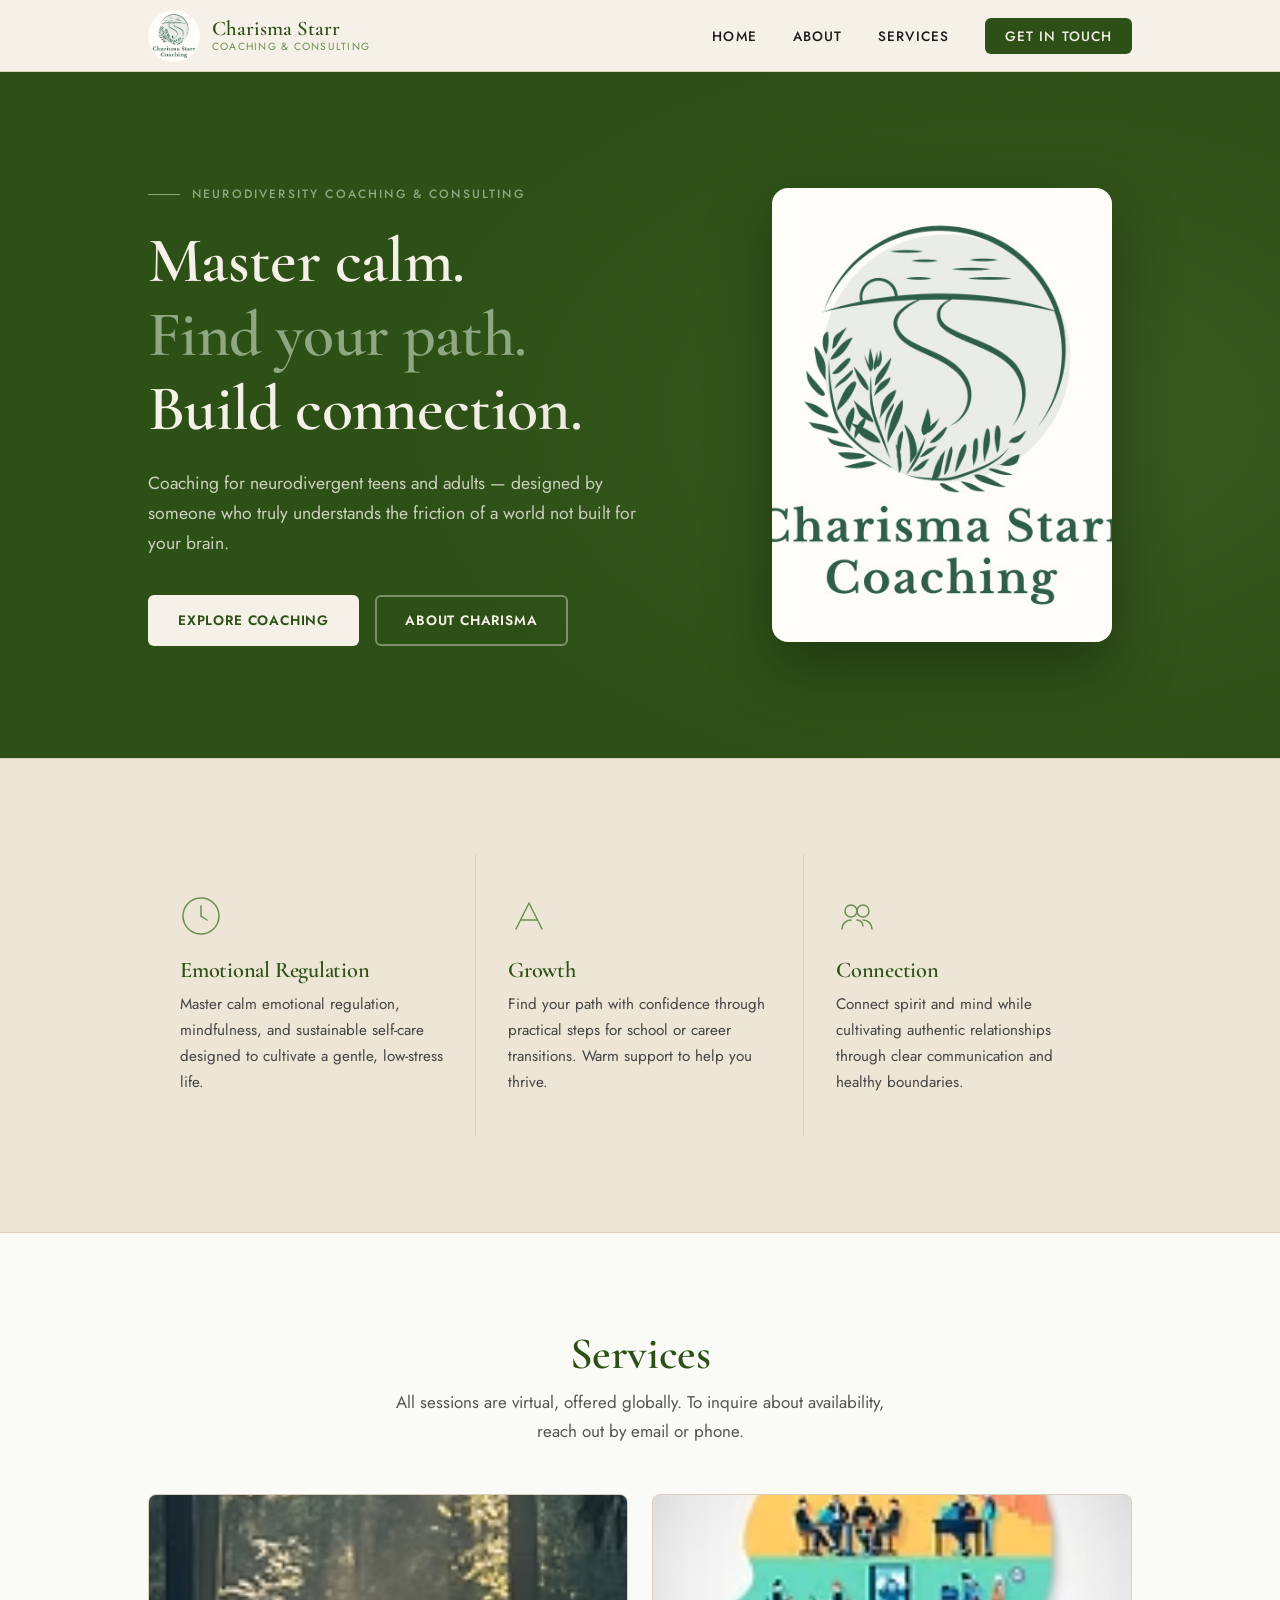
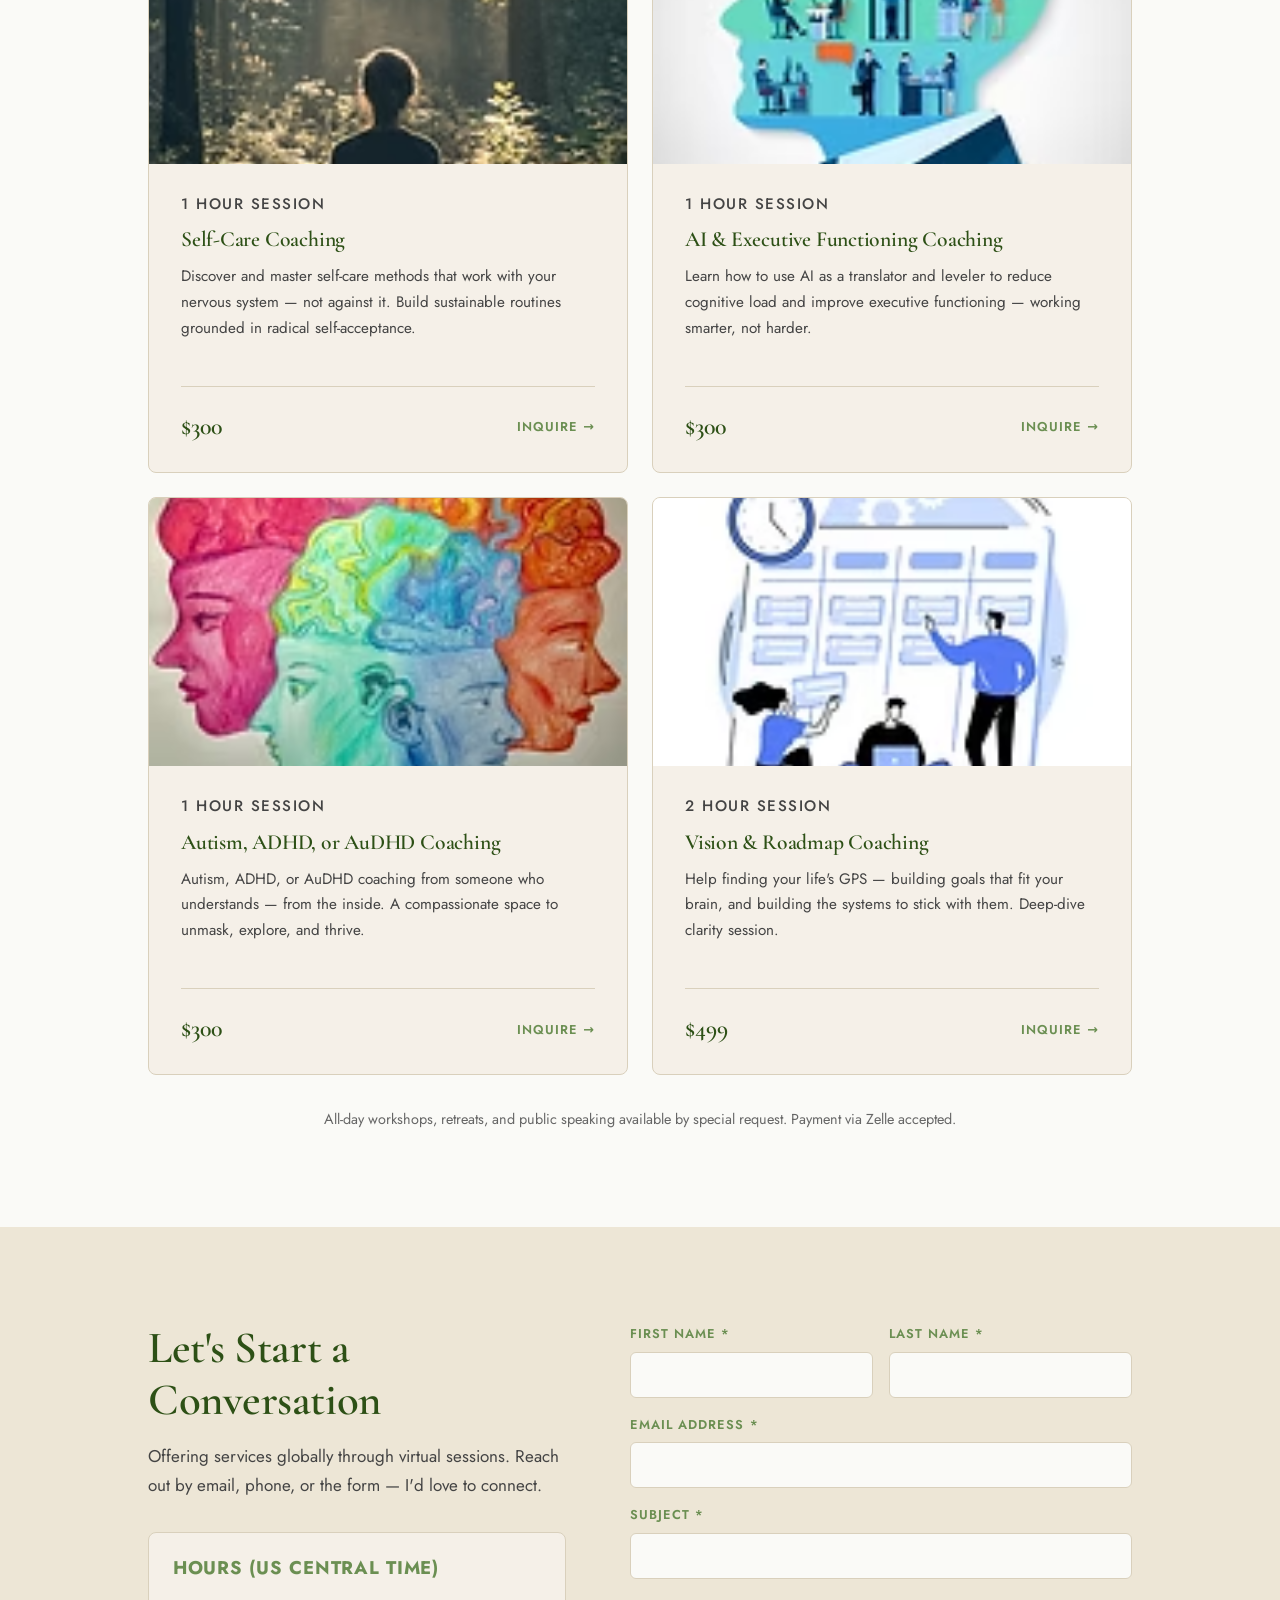
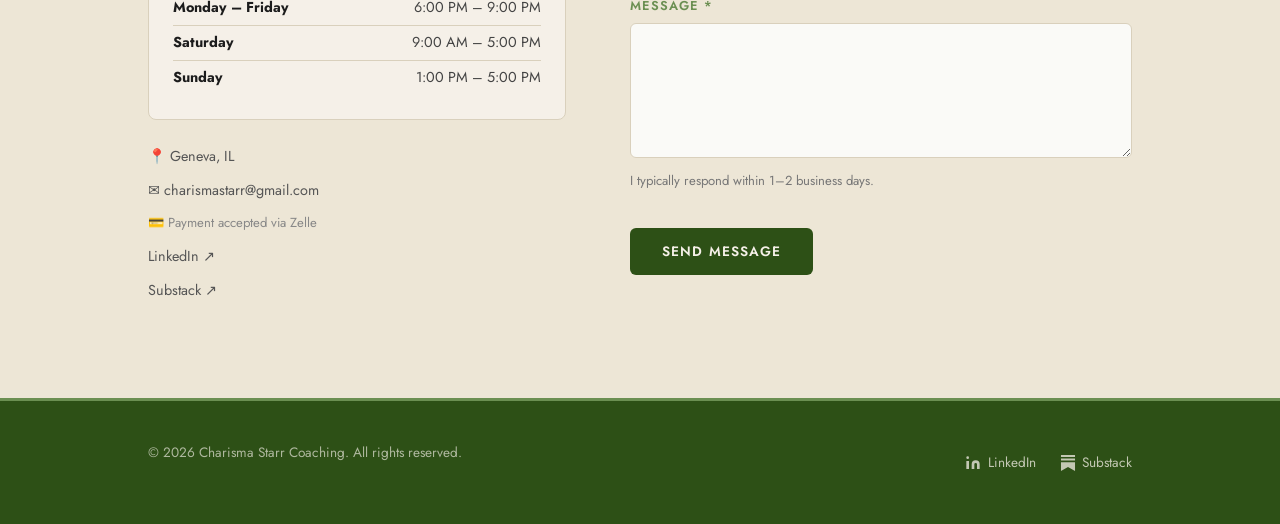
==== index.html @ 2026d655 "Initial commit — Charisma Starr website" ====
<!DOCTYPE html>
<html lang="en">
<head>
  <meta charset="UTF-8" />
  <meta name="viewport" content="width=device-width, initial-scale=1.0" />
  <title>Home | Charisma Starr</title>
  <meta name="description" content="Charisma Starr — neurodiversity coach, legal tech thought leader, and transformation expert. Coaching for neurodivergent teens and adults navigating a world not built for them." />
  <meta property="og:title" content="Home | Charisma Starr" />
  <meta property="og:site_name" content="Charisma Starr" />
  <meta property="og:type" content="website" />
  <meta property="og:url" content="https://www.charismastarr.com" />
  <link rel="preconnect" href="https://fonts.googleapis.com" />
  <link rel="preconnect" href="https://fonts.gstatic.com" crossorigin />
  <link href="https://fonts.googleapis.com/css2?family=Cormorant+Garamond:ital,wght@0,400;0,600;1,400;1,600&family=Jost:wght@300;400;500;600&display=swap" rel="stylesheet" />
  <link rel="stylesheet" href="css/style.css" />
</head>
<body>

<!-- ── NAV ── -->
<nav aria-label="Main navigation">
  <div class="nav-inner">
    <a href="index.html" class="nav-logo" aria-label="Charisma Starr — Home">
      <img src="images/logo.jpeg" alt="Charisma Starr Coaching logo" style="height:52px;width:52px;border-radius:50%;object-fit:cover;background:var(--cream);" />
      <div class="nav-logo-text">Charisma Starr<span>Coaching &amp; Consulting</span></div>
    </a>
    <ul class="nav-links" role="list">
      <li><a href="index.html">Home</a></li>
      <li><a href="about.html">About</a></li>
      <li><a href="index.html#services">Services</a></li>
      <li><a href="index.html#contact" class="nav-cta">Get in Touch</a></li>
    </ul>
    <button class="hamburger" id="hamburger" aria-label="Open menu" aria-expanded="false">
      <span></span><span></span><span></span>
    </button>
  </div>
</nav>
<div class="mobile-menu" id="mobile-menu" role="navigation" aria-label="Mobile navigation">
  <a href="index.html">Home</a>
  <a href="about.html">About</a>
  <a href="index.html#services">Services</a>
  <a href="index.html#contact">Get in Touch</a>
</div>

<!-- ── HERO ── -->
<section class="hero" aria-labelledby="hero-heading">
  <div class="container">
    <div class="hero-inner">
      <div class="hero-content">
        <p class="hero-eyebrow">Neurodiversity Coaching &amp; Consulting</p>
        <h1 id="hero-heading">Master calm.<br><em>Find your path.</em><br>Build connection.</h1>
        <p class="hero-sub">Coaching for neurodivergent teens and adults — designed by someone who truly understands the friction of a world not built for your brain.</p>
        <div class="hero-actions">
          <a href="index.html#services" class="btn btn-primary">Explore Coaching</a>
          <a href="about.html" class="btn btn-outline">About Charisma</a>
        </div>
      </div>
      <div class="hero-image-wrap" style="display:flex;align-items:center;justify-content:center;">
        <!-- Replace with your headshot when ready:
             <img src="images/charisma-hero.jpg" alt="Charisma Starr" />
        -->
        <img src="images/logo.jpeg" alt="Charisma Starr Coaching" style="width:100%;max-width:340px;border-radius:16px;box-shadow:0 24px 64px rgba(0,0,0,0.35);background:var(--cream);" />
      </div>
    </div>
  </div>
</section>

<!-- ── PILLARS ── -->
<section class="pillars" aria-label="Core coaching pillars">
  <div class="container">
    <div class="pillars-grid">
      <div class="pillar">
        <div class="pillar-icon" aria-hidden="true">
          <svg viewBox="0 0 42 42" fill="none" stroke="currentColor" stroke-width="1.5">
            <circle cx="21" cy="21" r="18"/>
            <path d="M21 11v10l6 4" stroke-linecap="round"/>
          </svg>
        </div>
        <h3>Emotional Regulation</h3>
        <p>Master calm emotional regulation, mindfulness, and sustainable self-care designed to cultivate a gentle, low-stress life.</p>
      </div>
      <div class="pillar">
        <div class="pillar-icon" aria-hidden="true">
          <svg viewBox="0 0 42 42" fill="none" stroke="currentColor" stroke-width="1.5">
            <path d="M8 34L21 8l13 26" stroke-linecap="round" stroke-linejoin="round"/>
            <path d="M13 25h16" stroke-linecap="round"/>
          </svg>
        </div>
        <h3>Growth</h3>
        <p>Find your path with confidence through practical steps for school or career transitions. Warm support to help you thrive.</p>
      </div>
      <div class="pillar">
        <div class="pillar-icon" aria-hidden="true">
          <svg viewBox="0 0 42 42" fill="none" stroke="currentColor" stroke-width="1.5">
            <circle cx="15" cy="16" r="6"/>
            <circle cx="27" cy="16" r="6"/>
            <path d="M6 34c0-5 4-9 9-9M36 34c0-5-4-9-9-9M21 25c3.314 0 6 2.686 6 6" stroke-linecap="round"/>
          </svg>
        </div>
        <h3>Connection</h3>
        <p>Connect spirit and mind while cultivating authentic relationships through clear communication and healthy boundaries.</p>
      </div>
    </div>
  </div>
</section>

<!-- ── SERVICES ── -->
<section class="services" id="services" aria-labelledby="services-heading">
  <div class="container">
    <div class="section-header">
      <h2 id="services-heading">Services</h2>
      <p>All sessions are virtual, offered globally. To inquire about availability, reach out by email or phone.</p>
    </div>
    <div class="services-grid">

      <div class="service-card">
        <img src="images/service-selfcare.avif" alt="Self-Care Coaching" class="service-card-image" />
        <div class="service-card-body">
          <p class="service-duration">1 hour session</p>
          <h3>Self-Care Coaching</h3>
          <p>Discover and master self-care methods that work with your nervous system — not against it. Build sustainable routines grounded in radical self-acceptance.</p>
          <div class="service-footer">
            <span class="service-price">$300</span>
            <a href="#contact" class="service-cta">Inquire →</a>
          </div>
        </div>
      </div>

      <div class="service-card">
        <img src="images/service-ai.avif" alt="AI & Executive Functioning Coaching" class="service-card-image" />
        <div class="service-card-body">
          <p class="service-duration">1 hour session</p>
          <h3>AI &amp; Executive Functioning Coaching</h3>
          <p>Learn how to use AI as a translator and leveler to reduce cognitive load and improve executive functioning — working smarter, not harder.</p>
          <div class="service-footer">
            <span class="service-price">$300</span>
            <a href="#contact" class="service-cta">Inquire →</a>
          </div>
        </div>
      </div>

      <div class="service-card">
        <img src="images/service-audhd.avif" alt="Autism, ADHD, or AuDHD Coaching" class="service-card-image" />
        <div class="service-card-body">
          <p class="service-duration">1 hour session</p>
          <h3>Autism, ADHD, or AuDHD Coaching</h3>
          <p>Autism, ADHD, or AuDHD coaching from someone who understands — from the inside. A compassionate space to unmask, explore, and thrive.</p>
          <div class="service-footer">
            <span class="service-price">$300</span>
            <a href="#contact" class="service-cta">Inquire →</a>
          </div>
        </div>
      </div>

      <div class="service-card">
        <img src="images/service-vision.avif" alt="Vision and Roadmap Coaching" class="service-card-image" />
        <div class="service-card-body">
          <p class="service-duration">2 hour session</p>
          <h3>Vision &amp; Roadmap Coaching</h3>
          <p>Help finding your life's GPS — building goals that fit your brain, and building the systems to stick with them. Deep-dive clarity session.</p>
          <div class="service-footer">
            <span class="service-price">$499</span>
            <a href="#contact" class="service-cta">Inquire →</a>
          </div>
        </div>
      </div>

    </div>

    <p style="text-align:center;margin-top:2rem;font-size:0.9rem;color:#666;">
      All-day workshops, retreats, and public speaking available by special request. Payment via Zelle accepted.
    </p>
  </div>
</section>

<!-- ── CONTACT ── -->
<section class="contact" id="contact" aria-labelledby="contact-heading">
  <div class="container">
    <div class="contact-grid">
      <div class="contact-info">
        <h2 id="contact-heading">Let's Start a Conversation</h2>
        <p>Offering services globally through virtual sessions. Reach out by email, phone, or the form — I'd love to connect.</p>

        <div class="contact-hours">
          <h4>Hours (US Central Time)</h4>
          <div class="hours-row"><strong>Monday – Friday</strong><span>6:00 PM – 9:00 PM</span></div>
          <div class="hours-row"><strong>Saturday</strong><span>9:00 AM – 5:00 PM</span></div>
          <div class="hours-row"><strong>Sunday</strong><span>1:00 PM – 5:00 PM</span></div>
        </div>

        <div class="contact-details">
          <span>📍 Geneva, IL</span>
          <a href="mailto:charismastarr@gmail.com">✉ charismastarr@gmail.com</a>
          <span style="font-size:0.82rem;color:#888;">💳 Payment accepted via Zelle</span>
          <a href="https://www.linkedin.com/in/charisma-starr-34b11ab" target="_blank" rel="noopener">LinkedIn ↗</a>
          <a href="https://substack.com/@charismastarr" target="_blank" rel="noopener">Substack ↗</a>
        </div>
      </div>

      <div>
        <!-- Formspree: replace YOUR_FORM_ID with your free Formspree endpoint -->
        <form class="contact-form" action="https://formspree.io/f/mkoljqnk" method="POST">
          <div class="form-row">
            <div class="form-group">
              <label for="first-name">First Name <span aria-hidden="true">*</span></label>
              <input type="text" id="first-name" name="first_name" required autocomplete="given-name" />
            </div>
            <div class="form-group">
              <label for="last-name">Last Name <span aria-hidden="true">*</span></label>
              <input type="text" id="last-name" name="last_name" required autocomplete="family-name" />
            </div>
          </div>
          <div class="form-group">
            <label for="email">Email Address <span aria-hidden="true">*</span></label>
            <input type="email" id="email" name="email" required autocomplete="email" />
          </div>
          <div class="form-group">
            <label for="subject">Subject <span aria-hidden="true">*</span></label>
            <input type="text" id="subject" name="subject" required />
          </div>
          <div class="form-group">
            <label for="message">Message <span aria-hidden="true">*</span></label>
            <textarea id="message" name="message" rows="5" required></textarea>
          </div>
          <p class="form-note">I typically respond within 1–2 business days.</p>
          <button type="submit" class="btn-submit">Send Message</button>
        </form>
      </div>
    </div>
  </div>
</section>

<!-- ── FOOTER ── -->
<footer>
  <div class="container">
    <div class="footer-inner">
      <p class="footer-copy">© 2026 Charisma Starr Coaching. All rights reserved.</p>
      <div class="footer-links">
        <a href="https://www.linkedin.com/in/charisma-starr-34b11ab" target="_blank" rel="noopener">
          <svg width="16" height="16" viewBox="0 0 24 24" fill="currentColor"><path d="M16 8a6 6 0 016 6v7h-4v-7a2 2 0 00-2-2 2 2 0 00-2 2v7h-4v-7a6 6 0 016-6zM2 9h4v12H2z"/><circle cx="4" cy="4" r="2"/></svg>
          LinkedIn
        </a>
        <a href="https://substack.com/@charismastarr" target="_blank" rel="noopener">
          <svg width="16" height="16" viewBox="0 0 24 24" fill="currentColor"><path d="M22.539 8.242H1.46V5.406h21.08v2.836zM1.46 10.812V24L12 18.11 22.54 24V10.812H1.46zM22.54 0H1.46v2.836h21.08V0z"/></svg>
          Substack
        </a>
      </div>
    </div>
  </div>
</footer>

<script src="js/nav.js"></script>
</body>
</html>
---- css/style.css ----
/* ── TOKENS ─────────────────────────────────────────── */
:root {
  --forest:   #2D5016;
  --sage:     #6B8F52;
  --cream:    #F5F0E8;
  --parchment:#EDE6D6;
  --ink:      #1C1C1C;
  --mist:     #8FA882;
  --warm-white:#FAFAF7;
  --border:   #D9D0BC;

  --font-display: 'Cormorant Garamond', Georgia, serif;
  --font-body:    'Jost', system-ui, sans-serif;

  --radius: 6px;
  --max-w:  1080px;
  --nav-h:  72px;
}

/* ── RESET ──────────────────────────────────────────── */
*, *::before, *::after { box-sizing: border-box; margin: 0; padding: 0; }
html { scroll-behavior: smooth; }
body {
  font-family: var(--font-body);
  background: var(--warm-white);
  color: var(--ink);
  font-size: 17px;
  line-height: 1.7;
  -webkit-font-smoothing: antialiased;
}
img { max-width: 100%; display: block; }
a { color: inherit; text-decoration: none; }

/* ── TYPOGRAPHY ─────────────────────────────────────── */
h1, h2, h3, h4 {
  font-family: var(--font-display);
  font-weight: 600;
  line-height: 1.15;
  letter-spacing: -0.01em;
}
h1 { font-size: clamp(2.4rem, 5vw, 4rem); }
h2 { font-size: clamp(1.8rem, 3.5vw, 2.8rem); }
h3 { font-size: clamp(1.3rem, 2.5vw, 1.8rem); }
h4 { font-size: 1.15rem; font-weight: 700; font-family: var(--font-body); letter-spacing: 0.04em; text-transform: uppercase; color: var(--sage); }
p  { margin-bottom: 1.25rem; }
p:last-child { margin-bottom: 0; }

/* ── LAYOUT ─────────────────────────────────────────── */
.container {
  width: 100%;
  max-width: var(--max-w);
  margin-inline: auto;
  padding-inline: clamp(1.25rem, 5vw, 3rem);
}
section { padding-block: clamp(3.5rem, 8vw, 6rem); }

/* ── NAV ────────────────────────────────────────────── */
nav {
  position: sticky;
  top: 0;
  z-index: 100;
  background: var(--cream);
  border-bottom: 1px solid var(--border);
  height: var(--nav-h);
  display: flex;
  align-items: center;
}
.nav-inner {
  display: flex;
  align-items: center;
  justify-content: space-between;
  width: 100%;
  max-width: var(--max-w);
  margin-inline: auto;
  padding-inline: clamp(1.25rem, 5vw, 3rem);
}
.nav-logo {
  display: flex;
  align-items: center;
  gap: 0.75rem;
}
.nav-logo img {
  height: 48px;
  width: 48px;
  border-radius: 50%;
  object-fit: cover;
}
.nav-logo-text {
  font-family: var(--font-display);
  font-size: 1.3rem;
  font-weight: 600;
  color: var(--forest);
  line-height: 1.1;
}
.nav-logo-text span {
  display: block;
  font-family: var(--font-body);
  font-size: 0.65rem;
  font-weight: 400;
  letter-spacing: 0.12em;
  text-transform: uppercase;
  color: var(--sage);
}
.nav-links {
  display: flex;
  gap: 2.25rem;
  list-style: none;
  align-items: center;
}
.nav-links a {
  font-size: 0.85rem;
  font-weight: 500;
  letter-spacing: 0.08em;
  text-transform: uppercase;
  color: var(--ink);
  transition: color 0.2s;
}
.nav-links a:hover,
.nav-links a.active { color: var(--forest); }
.nav-links a.active {
  border-bottom: 2px solid var(--sage);
  padding-bottom: 2px;
}
.nav-cta {
  background: var(--forest);
  color: var(--cream) !important;
  padding: 0.5rem 1.25rem;
  border-radius: var(--radius);
  border-bottom: none !important;
}
.nav-cta:hover { background: var(--sage) !important; color: white !important; }

/* hamburger */
.hamburger {
  display: none;
  flex-direction: column;
  gap: 5px;
  cursor: pointer;
  background: none;
  border: none;
  padding: 4px;
}
.hamburger span {
  display: block;
  width: 24px;
  height: 2px;
  background: var(--forest);
  transition: all 0.3s;
}
.mobile-menu {
  display: none;
  position: fixed;
  top: var(--nav-h);
  left: 0; right: 0;
  background: var(--cream);
  border-bottom: 1px solid var(--border);
  padding: 1.5rem 2rem 2rem;
  z-index: 99;
}
.mobile-menu.open { display: flex; flex-direction: column; gap: 1.25rem; }
.mobile-menu a {
  font-size: 1rem;
  font-weight: 500;
  letter-spacing: 0.06em;
  text-transform: uppercase;
  color: var(--ink);
  border-bottom: 1px solid var(--border);
  padding-bottom: 1rem;
}
.mobile-menu a:last-child { border-bottom: none; }

/* ── HERO ────────────────────────────────────────────── */
.hero {
  background: var(--forest);
  color: var(--cream);
  padding-block: clamp(4rem, 10vw, 7rem);
  position: relative;
  overflow: hidden;
}
.hero::before {
  content: '';
  position: absolute;
  inset: 0;
  background: radial-gradient(ellipse 70% 80% at 80% 50%, rgba(107,143,82,0.18) 0%, transparent 70%);
  pointer-events: none;
}
.hero-inner {
  display: grid;
  grid-template-columns: 1fr 380px;
  gap: 4rem;
  align-items: center;
}
.hero-eyebrow {
  font-family: var(--font-body);
  font-size: 0.75rem;
  font-weight: 500;
  letter-spacing: 0.18em;
  text-transform: uppercase;
  color: var(--mist);
  margin-bottom: 1.25rem;
  display: flex;
  align-items: center;
  gap: 0.75rem;
}
.hero-eyebrow::before {
  content: '';
  display: block;
  width: 32px;
  height: 1px;
  background: var(--mist);
}
.hero h1 { color: var(--cream); margin-bottom: 1.5rem; }
.hero h1 em {
  font-style: normal;
  color: var(--mist);
}
.hero-sub {
  font-size: 1.1rem;
  color: rgba(245,240,232,0.8);
  max-width: 520px;
  margin-bottom: 2.25rem;
}
.hero-actions { display: flex; gap: 1rem; flex-wrap: wrap; }
.btn {
  display: inline-block;
  padding: 0.75rem 1.75rem;
  border-radius: var(--radius);
  font-family: var(--font-body);
  font-size: 0.85rem;
  font-weight: 600;
  letter-spacing: 0.06em;
  text-transform: uppercase;
  transition: all 0.2s;
  cursor: pointer;
  border: 2px solid transparent;
}
.btn-primary {
  background: var(--cream);
  color: var(--forest);
}
.btn-primary:hover { background: var(--parchment); }
.btn-outline {
  border-color: rgba(245,240,232,0.4);
  color: var(--cream);
}
.btn-outline:hover { border-color: var(--cream); background: rgba(255,255,255,0.06); }
.btn-forest {
  background: var(--forest);
  color: var(--cream);
  border-color: var(--forest);
}
.btn-forest:hover { background: var(--sage); border-color: var(--sage); }

.hero-image-wrap {
  position: relative;
}
.hero-image-wrap img {
  width: 100%;
  border-radius: 8px;
  box-shadow: 0 24px 64px rgba(0,0,0,0.4);
  aspect-ratio: 3/4;
  object-fit: cover;
}
.hero-image-placeholder {
  width: 100%;
  aspect-ratio: 3/4;
  background: rgba(107,143,82,0.15);
  border-radius: 8px;
  border: 1px solid rgba(107,143,82,0.3);
  display: flex;
  align-items: center;
  justify-content: center;
  flex-direction: column;
  gap: 0.75rem;
  color: var(--mist);
  font-size: 0.85rem;
  text-align: center;
  padding: 2rem;
}
.hero-image-placeholder svg { opacity: 0.4; }

/* ── PILLARS ─────────────────────────────────────────── */
.pillars {
  background: var(--parchment);
  border-top: 1px solid var(--border);
  border-bottom: 1px solid var(--border);
}
.pillars-grid {
  display: grid;
  grid-template-columns: repeat(3, 1fr);
  gap: 0;
}
.pillar {
  padding: 2.5rem 2rem;
  border-right: 1px solid var(--border);
  transition: background 0.2s;
}
.pillar:last-child { border-right: none; }
.pillar:hover { background: var(--cream); }
.pillar-icon {
  width: 42px;
  height: 42px;
  margin-bottom: 1.25rem;
  color: var(--sage);
}
.pillar h3 {
  font-size: 1.4rem;
  color: var(--forest);
  margin-bottom: 0.6rem;
}
.pillar p { font-size: 0.95rem; color: #444; }

/* ── SERVICES ────────────────────────────────────────── */
.services { background: var(--warm-white); }
.section-header {
  text-align: center;
  margin-bottom: 3rem;
}
.section-header h2 { color: var(--forest); margin-bottom: 0.5rem; }
.section-header p { color: #555; max-width: 520px; margin-inline: auto; }
.services-grid {
  display: grid;
  grid-template-columns: repeat(2, 1fr);
  gap: 1.5rem;
}
.service-card {
  background: var(--cream);
  border: 1px solid var(--border);
  border-radius: 8px;
  overflow: hidden;
  display: flex;
  flex-direction: column;
  transition: box-shadow 0.2s, transform 0.2s;
}
.service-card:hover {
  box-shadow: 0 8px 32px rgba(45,80,22,0.12);
  transform: translateY(-3px);
}
.service-card-image {
  width: 100%;
  aspect-ratio: 16/9;
  object-fit: cover;
  display: block;
}
.service-card-body {
  padding: 1.75rem 2rem 1.5rem;
  display: flex;
  flex-direction: column;
  flex: 1;
}
.service-duration {
  font-size: 0.75rem;
  font-weight: 500;
  letter-spacing: 0.1em;
  text-transform: uppercase;
  color: var(--sage);
  margin-bottom: 0.6rem;
}
.service-card-body h3 {
  font-size: 1.35rem;
  color: var(--forest);
  margin-bottom: 0.75rem;
}
.service-card-body p { font-size: 0.95rem; color: #444; flex: 1; }
.service-footer {
  display: flex;
  align-items: center;
  justify-content: space-between;
  margin-top: 1.5rem;
  padding-top: 1.25rem;
  border-top: 1px solid var(--border);
}
.service-price {
  font-family: var(--font-display);
  font-size: 1.5rem;
  font-weight: 600;
  color: var(--forest);
}
.service-cta {
  font-size: 0.8rem;
  font-weight: 600;
  letter-spacing: 0.08em;
  text-transform: uppercase;
  color: var(--sage);
  display: flex;
  align-items: center;
  gap: 0.4rem;
  transition: color 0.2s, gap 0.2s;
}
.service-card:hover .service-cta { color: var(--forest); gap: 0.65rem; }

/* ── CONTACT ─────────────────────────────────────────── */
.contact { background: var(--parchment); }
.contact-grid {
  display: grid;
  grid-template-columns: 1fr 1.2fr;
  gap: 4rem;
  align-items: start;
}
.contact-info h2 { color: var(--forest); margin-bottom: 1rem; }
.contact-info p { color: #444; }
.contact-hours {
  margin-top: 2rem;
  padding: 1.5rem;
  background: var(--cream);
  border: 1px solid var(--border);
  border-radius: 8px;
}
.contact-hours h4 { margin-bottom: 0.75rem; }
.hours-row {
  display: flex;
  justify-content: space-between;
  font-size: 0.9rem;
  padding-block: 0.3rem;
  border-bottom: 1px solid var(--border);
  color: #444;
}
.hours-row:last-child { border-bottom: none; }
.hours-row strong { color: var(--ink); }
.contact-details {
  margin-top: 1.5rem;
  display: flex;
  flex-direction: column;
  gap: 0.6rem;
  font-size: 0.9rem;
  color: #555;
}
.contact-details a { transition: color 0.2s; }
.contact-details a:hover { color: var(--forest); }

/* form */
.contact-form { display: flex; flex-direction: column; gap: 1rem; }
.form-row { display: grid; grid-template-columns: 1fr 1fr; gap: 1rem; }
.form-group { display: flex; flex-direction: column; gap: 0.4rem; }
.form-group label {
  font-size: 0.8rem;
  font-weight: 600;
  letter-spacing: 0.08em;
  text-transform: uppercase;
  color: var(--sage);
}
.form-group input,
.form-group textarea,
.form-group select {
  padding: 0.7rem 1rem;
  border: 1px solid var(--border);
  border-radius: var(--radius);
  font-family: var(--font-body);
  font-size: 0.95rem;
  background: var(--warm-white);
  color: var(--ink);
  transition: border-color 0.2s, box-shadow 0.2s;
  outline: none;
  -webkit-appearance: none;
}
.form-group input:focus,
.form-group textarea:focus,
.form-group select:focus {
  border-color: var(--sage);
  box-shadow: 0 0 0 3px rgba(107,143,82,0.12);
}
.form-group textarea { resize: vertical; min-height: 130px; }
.form-note {
  font-size: 0.82rem;
  color: #777;
  margin-top: -0.25rem;
}
.btn-submit {
  align-self: flex-start;
  background: var(--forest);
  color: var(--cream);
  border: none;
  padding: 0.85rem 2rem;
  border-radius: var(--radius);
  font-family: var(--font-body);
  font-size: 0.85rem;
  font-weight: 600;
  letter-spacing: 0.08em;
  text-transform: uppercase;
  cursor: pointer;
  transition: background 0.2s;
}
.btn-submit:hover { background: var(--sage); }

/* ── FOOTER ──────────────────────────────────────────── */
footer {
  background: var(--forest);
  color: var(--cream);
  padding-block: 2.5rem;
  border-top: 3px solid var(--sage);
}
.footer-inner {
  display: flex;
  align-items: center;
  justify-content: space-between;
  flex-wrap: wrap;
  gap: 1.25rem;
}
.footer-copy { font-size: 0.85rem; color: rgba(245,240,232,0.65); }
.footer-links {
  display: flex;
  gap: 1.5rem;
  align-items: center;
}
.footer-links a {
  font-size: 0.85rem;
  color: rgba(245,240,232,0.75);
  display: flex;
  align-items: center;
  gap: 0.4rem;
  transition: color 0.2s;
}
.footer-links a:hover { color: var(--cream); }

/* ── ABOUT PAGE ──────────────────────────────────────── */
.about-hero {
  background: var(--forest);
  color: var(--cream);
  padding-block: clamp(3rem, 7vw, 5rem);
}
.about-hero-inner {
  display: grid;
  grid-template-columns: 1fr 320px;
  gap: 4rem;
  align-items: center;
}
.about-hero h1 { color: var(--cream); margin-bottom: 1.25rem; }
.about-hero p { color: rgba(245,240,232,0.85); font-size: 1.05rem; }
.about-hero p + p { margin-top: 1rem; }

.about-body { background: var(--warm-white); }
.about-section { padding-block: clamp(2.5rem, 6vw, 4.5rem); border-bottom: 1px solid var(--border); }
.about-section:last-child { border-bottom: none; }
.about-section h2 { color: var(--forest); margin-bottom: 1.5rem; }

.cards-two {
  display: grid;
  grid-template-columns: 1fr 1fr;
  gap: 1.5rem;
  margin-top: 1.5rem;
}
.info-card {
  background: var(--cream);
  border: 1px solid var(--border);
  border-radius: 8px;
  padding: 1.75rem;
}
.info-card h4 { margin-bottom: 0.85rem; }
.info-card ul {
  list-style: none;
  display: flex;
  flex-direction: column;
  gap: 0.5rem;
}
.info-card ul li {
  font-size: 0.93rem;
  color: #444;
  padding-left: 1.25rem;
  position: relative;
}
.info-card ul li::before {
  content: '→';
  position: absolute;
  left: 0;
  color: var(--sage);
  font-size: 0.8rem;
  top: 0.05em;
}
.who-tagline {
  margin-top: 1.75rem;
  font-family: var(--font-display);
  font-size: 1.3rem;
  font-style: italic;
  color: var(--forest);
  padding-left: 1.5rem;
  border-left: 3px solid var(--sage);
}

.who-grid {
  display: grid;
  grid-template-columns: repeat(2, 1fr);
  gap: 1.25rem;
  margin-top: 1.5rem;
}
.who-card {
  background: var(--cream);
  border: 1px solid var(--border);
  border-radius: 8px;
  padding: 1.5rem 1.75rem;
}
.who-card h3 {
  font-size: 1.15rem;
  color: var(--forest);
  margin-bottom: 0.5rem;
}
.who-card p { font-size: 0.92rem; color: #444; margin: 0; }

.cred-grid {
  display: grid;
  grid-template-columns: repeat(3, 1fr);
  gap: 1.5rem;
  margin-top: 1.5rem;
}
.cred-card {
  background: var(--parchment);
  border: 1px solid var(--border);
  border-radius: 8px;
  padding: 1.75rem;
  text-align: center;
}
.cred-card .cred-icon {
  width: 48px;
  height: 48px;
  margin: 0 auto 1rem;
  color: var(--sage);
}
.cred-card h3 {
  font-size: 1.05rem;
  color: var(--forest);
  margin-bottom: 0.6rem;
}
.cred-card p { font-size: 0.88rem; color: #555; margin: 0; }

.nca-block {
  background: var(--cream);
  border: 1px solid var(--border);
  border-radius: 8px;
  padding: 2rem;
  margin-top: 2rem;
  display: flex;
  gap: 1.5rem;
  align-items: flex-start;
}
.nca-block .nca-badge {
  flex-shrink: 0;
  width: 56px;
  height: 56px;
  background: var(--forest);
  border-radius: 50%;
  display: flex;
  align-items: center;
  justify-content: center;
  color: var(--cream);
  font-family: var(--font-display);
  font-size: 1.1rem;
  font-weight: 700;
}
.nca-block h3 { color: var(--forest); margin-bottom: 0.5rem; font-size: 1.1rem; }
.nca-block p { font-size: 0.9rem; color: #444; margin: 0; }

/* ── RESPONSIVE ──────────────────────────────────────── */
@media (max-width: 860px) {
  .nav-links { display: none; }
  .hamburger { display: flex; }

  .hero-inner,
  .about-hero-inner,
  .contact-grid { grid-template-columns: 1fr; gap: 2.5rem; }
  .hero-image-wrap,
  .about-hero-image { order: -1; max-width: 300px; margin-inline: auto; }

  .pillars-grid { grid-template-columns: 1fr; }
  .pillar { border-right: none; border-bottom: 1px solid var(--border); }
  .pillar:last-child { border-bottom: none; }

  .services-grid,
  .cards-two,
  .who-grid,
  .cred-grid { grid-template-columns: 1fr; }

  .form-row { grid-template-columns: 1fr; }

  .footer-inner { flex-direction: column; text-align: center; }
}
@media (max-width: 480px) {
  .hero-actions { flex-direction: column; align-items: flex-start; }
}
@media (prefers-reduced-motion: reduce) {
  * { transition: none !important; animation: none !important; }
}
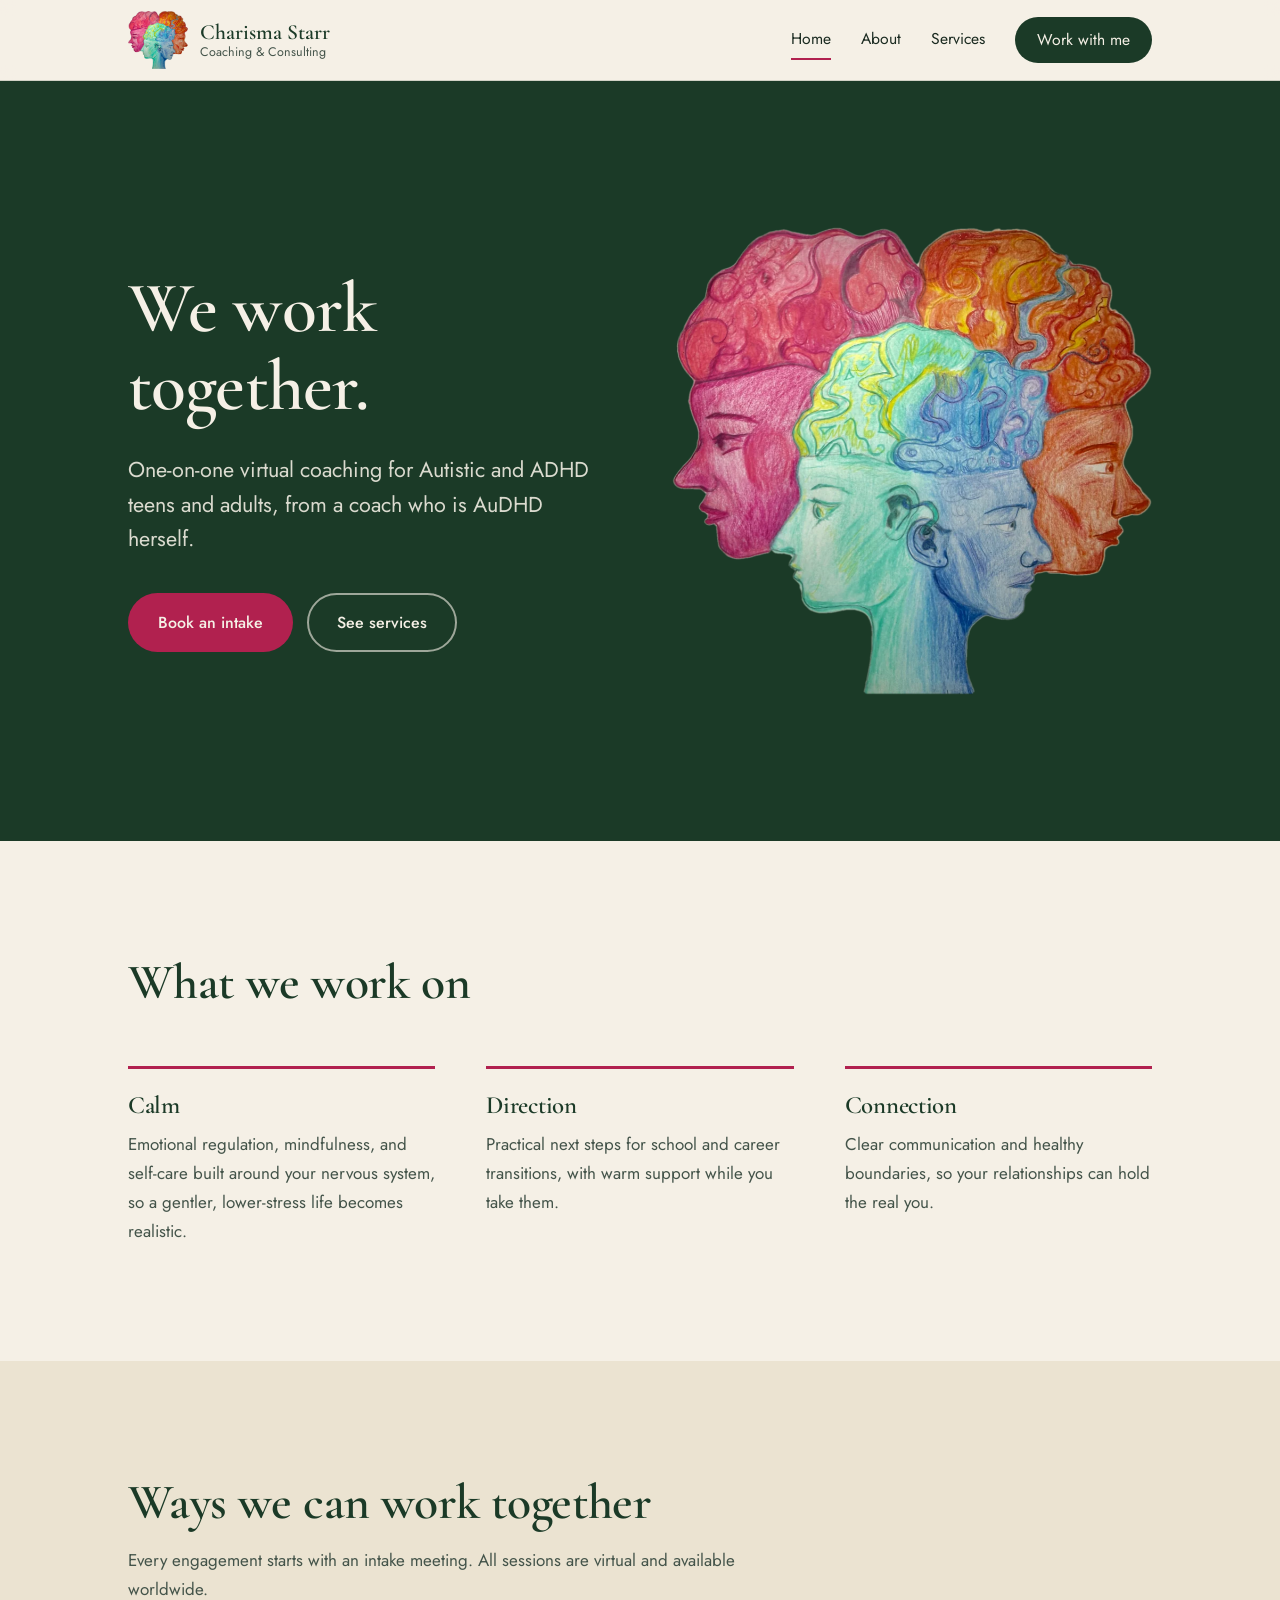
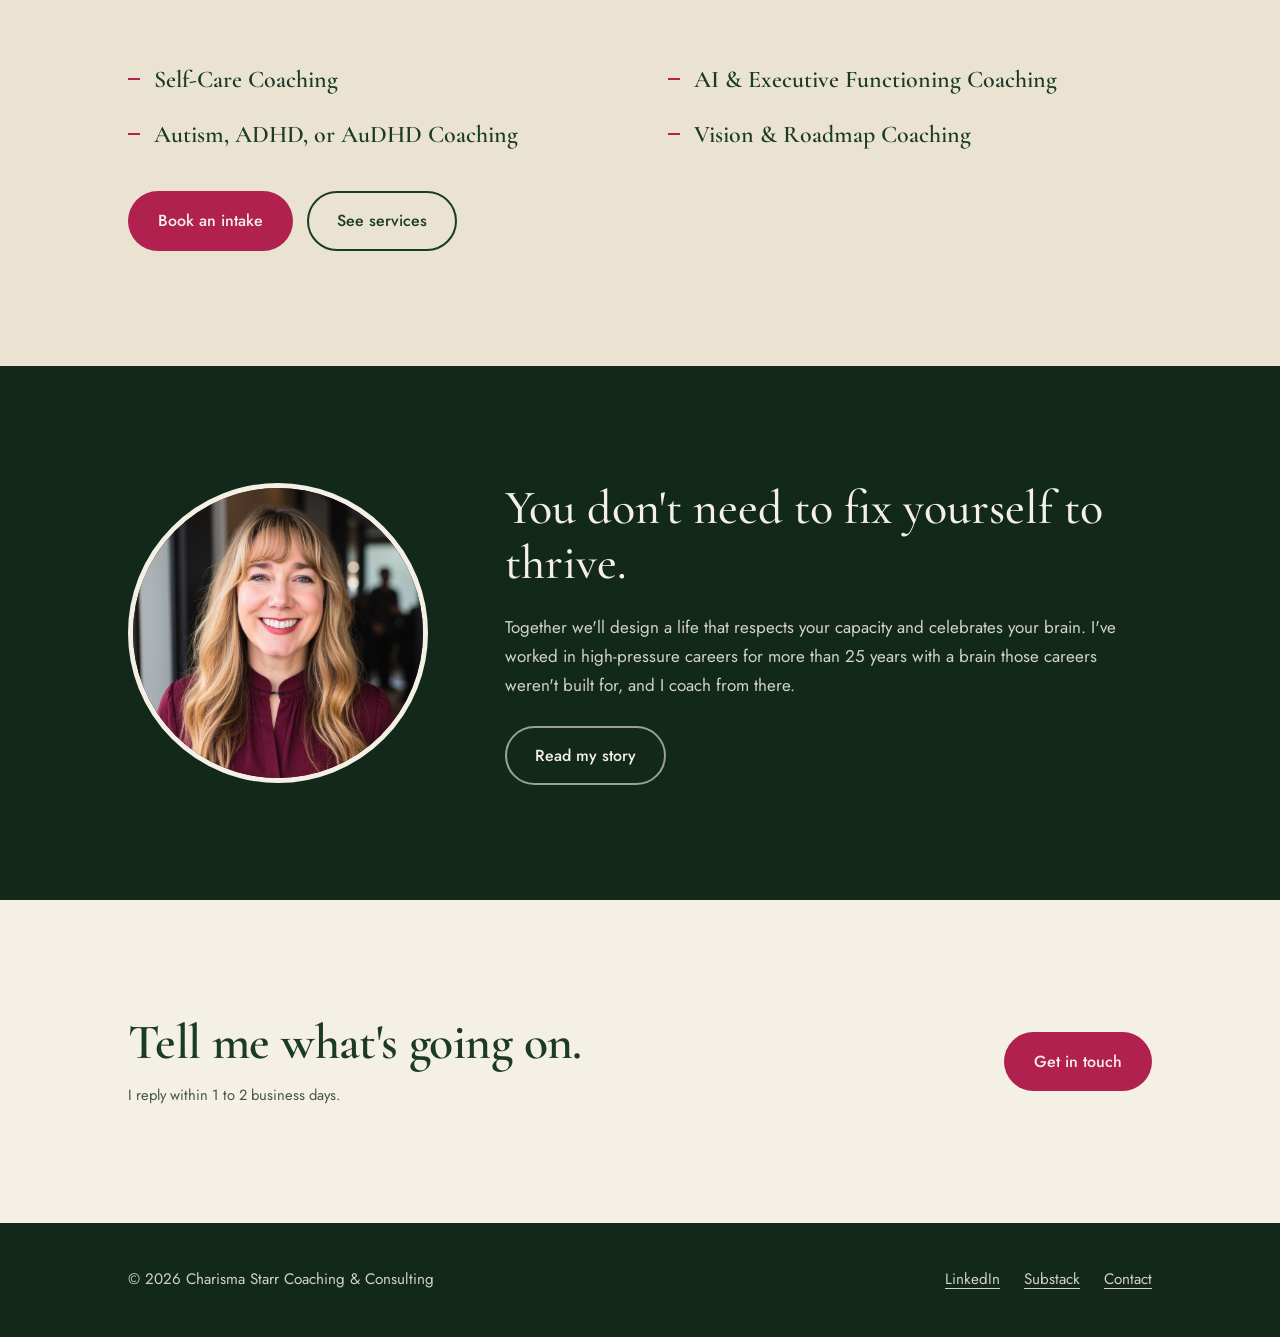
==== commit 7e9f4742: "Add files via upload Update with new website" ====
--- a/index.html
+++ b/index.html
@@ -1,253 +1,128 @@
 <!DOCTYPE html>
 <html lang="en">
 <head>
-  <meta charset="UTF-8" />
-  <meta name="viewport" content="width=device-width, initial-scale=1.0" />
-  <title>Home | Charisma Starr</title>
-  <meta name="description" content="Charisma Starr — neurodiversity coach, legal tech thought leader, and transformation expert. Coaching for neurodivergent teens and adults navigating a world not built for them." />
-  <meta property="og:title" content="Home | Charisma Starr" />
-  <meta property="og:site_name" content="Charisma Starr" />
-  <meta property="og:type" content="website" />
-  <meta property="og:url" content="https://www.charismastarr.com" />
-  <link rel="preconnect" href="https://fonts.googleapis.com" />
-  <link rel="preconnect" href="https://fonts.gstatic.com" crossorigin />
-  <link href="https://fonts.googleapis.com/css2?family=Cormorant+Garamond:ital,wght@0,400;0,600;1,400;1,600&family=Jost:wght@300;400;500;600&display=swap" rel="stylesheet" />
-  <link rel="stylesheet" href="css/style.css" />
+<title>Charisma Starr Coaching &amp; Consulting | Coaching for neurodivergent teens and adults</title>
+<meta name="description" content="One-on-one virtual coaching for Autistic and ADHD teens and adults, from a coach who is AuDHD herself. Self-care, executive functioning, AI, identity, and life direction.">
+<meta property="og:title" content="Charisma Starr Coaching &amp; Consulting">
+<meta charset="UTF-8">
+<meta name="viewport" content="width=device-width, initial-scale=1">
+<meta property="og:site_name" content="Charisma Starr Coaching &amp; Consulting">
+<meta property="og:type" content="website">
+<meta property="og:url" content="https://charismastarr.com">
+<link rel="icon" href="images/mark.png">
+<link rel="preconnect" href="https://fonts.googleapis.com">
+<link rel="preconnect" href="https://fonts.gstatic.com" crossorigin>
+<link href="https://fonts.googleapis.com/css2?family=Cormorant+Garamond:ital,wght@0,500;0,600;0,700;1,500&family=Jost:wght@300;400;500;600&display=swap" rel="stylesheet">
+<link rel="stylesheet" href="css/style.css">
 </head>
 <body>
+<a class="skip" href="#main">Skip to content</a>
+<header class="site-header">
+  <div class="wrap header-inner">
+    <a class="brand" href="index.html" aria-label="Charisma Starr Coaching &amp; Consulting, home">
+      <img src="images/heads_nav.png" alt="" width="62" height="60">
+      <span class="brand-name">Charisma Starr<small>Coaching &amp; Consulting</small></span>
+    </a>
+    <button class="menu-btn" id="menu-btn" aria-expanded="false" aria-controls="nav" aria-label="Open menu"><span></span><span></span><span></span></button>
+    <nav class="nav" id="nav" aria-label="Main">
+      <a href="index.html" aria-current="page">Home</a>
+      <a href="about.html">About</a>
+      <a href="services.html">Services</a>
+      <a href="contact.html" class="nav-cta">Work with me</a>
+    </nav>
+  </div>
+</header>
 
-<!-- ── NAV ── -->
-<nav aria-label="Main navigation">
-  <div class="nav-inner">
-    <a href="index.html" class="nav-logo" aria-label="Charisma Starr — Home">
-      <img src="images/logo.jpeg" alt="Charisma Starr Coaching logo" style="height:52px;width:52px;border-radius:50%;object-fit:cover;background:var(--cream);" />
-      <div class="nav-logo-text">Charisma Starr<span>Coaching &amp; Consulting</span></div>
-    </a>
-    <ul class="nav-links" role="list">
-      <li><a href="index.html">Home</a></li>
-      <li><a href="about.html">About</a></li>
-      <li><a href="index.html#services">Services</a></li>
-      <li><a href="index.html#contact" class="nav-cta">Get in Touch</a></li>
-    </ul>
-    <button class="hamburger" id="hamburger" aria-label="Open menu" aria-expanded="false">
-      <span></span><span></span><span></span>
-    </button>
+<main id="main">
+
+<section class="hero" aria-labelledby="hero-h">
+  <div class="wrap hero-grid">
+    <div>
+      <h1 id="hero-h">We work together.</h1>
+      <p class="lede">One-on-one virtual coaching for Autistic and ADHD teens and adults, from a coach who is AuDHD herself.</p>
+      <div class="hero-actions">
+        <a class="btn btn-primary" href="https://calendly.com/charismastarr/coaching-session" target="_blank" rel="noopener">Book an intake</a>
+        <a class="btn btn-ghost" href="services.html">See services</a>
+      </div>
+    </div>
+    <img class="hero-art" src="images/heads.webp" alt="Colorful pencil drawing by Emma of three profile heads, one pink, one teal and blue, one orange, each with a different swirl of thoughts" width="900" height="879">
   </div>
-</nav>
-<div class="mobile-menu" id="mobile-menu" role="navigation" aria-label="Mobile navigation">
-  <a href="index.html">Home</a>
-  <a href="about.html">About</a>
-  <a href="index.html#services">Services</a>
-  <a href="index.html#contact">Get in Touch</a>
-</div>
+</section>
 
-<!-- ── HERO ── -->
-<section class="hero" aria-labelledby="hero-heading">
-  <div class="container">
-    <div class="hero-inner">
-      <div class="hero-content">
-        <p class="hero-eyebrow">Neurodiversity Coaching &amp; Consulting</p>
-        <h1 id="hero-heading">Master calm.<br><em>Find your path.</em><br>Build connection.</h1>
-        <p class="hero-sub">Coaching for neurodivergent teens and adults — designed by someone who truly understands the friction of a world not built for your brain.</p>
-        <div class="hero-actions">
-          <a href="index.html#services" class="btn btn-primary">Explore Coaching</a>
-          <a href="about.html" class="btn btn-outline">About Charisma</a>
-        </div>
+<section class="section" aria-labelledby="focus-h">
+  <div class="wrap">
+    <div class="section-head">
+      <h2 id="focus-h">What we work on</h2>
+    </div>
+    <div class="focus">
+      <div>
+        <h3>Calm</h3>
+        <p>Emotional regulation, mindfulness, and self-care built around your nervous system, so a gentler, lower-stress life becomes realistic.</p>
       </div>
-      <div class="hero-image-wrap" style="display:flex;align-items:center;justify-content:center;">
-        <!-- Replace with your headshot when ready:
-             <img src="images/charisma-hero.jpg" alt="Charisma Starr" />
-        -->
-        <img src="images/logo.jpeg" alt="Charisma Starr Coaching" style="width:100%;max-width:340px;border-radius:16px;box-shadow:0 24px 64px rgba(0,0,0,0.35);background:var(--cream);" />
+      <div>
+        <h3>Direction</h3>
+        <p>Practical next steps for school and career transitions, with warm support while you take them.</p>
+      </div>
+      <div>
+        <h3>Connection</h3>
+        <p>Clear communication and healthy boundaries, so your relationships can hold the real you.</p>
       </div>
     </div>
   </div>
 </section>
 
-<!-- ── PILLARS ── -->
-<section class="pillars" aria-label="Core coaching pillars">
-  <div class="container">
-    <div class="pillars-grid">
-      <div class="pillar">
-        <div class="pillar-icon" aria-hidden="true">
-          <svg viewBox="0 0 42 42" fill="none" stroke="currentColor" stroke-width="1.5">
-            <circle cx="21" cy="21" r="18"/>
-            <path d="M21 11v10l6 4" stroke-linecap="round"/>
-          </svg>
-        </div>
-        <h3>Emotional Regulation</h3>
-        <p>Master calm emotional regulation, mindfulness, and sustainable self-care designed to cultivate a gentle, low-stress life.</p>
-      </div>
-      <div class="pillar">
-        <div class="pillar-icon" aria-hidden="true">
-          <svg viewBox="0 0 42 42" fill="none" stroke="currentColor" stroke-width="1.5">
-            <path d="M8 34L21 8l13 26" stroke-linecap="round" stroke-linejoin="round"/>
-            <path d="M13 25h16" stroke-linecap="round"/>
-          </svg>
-        </div>
-        <h3>Growth</h3>
-        <p>Find your path with confidence through practical steps for school or career transitions. Warm support to help you thrive.</p>
-      </div>
-      <div class="pillar">
-        <div class="pillar-icon" aria-hidden="true">
-          <svg viewBox="0 0 42 42" fill="none" stroke="currentColor" stroke-width="1.5">
-            <circle cx="15" cy="16" r="6"/>
-            <circle cx="27" cy="16" r="6"/>
-            <path d="M6 34c0-5 4-9 9-9M36 34c0-5-4-9-9-9M21 25c3.314 0 6 2.686 6 6" stroke-linecap="round"/>
-          </svg>
-        </div>
-        <h3>Connection</h3>
-        <p>Connect spirit and mind while cultivating authentic relationships through clear communication and healthy boundaries.</p>
-      </div>
+<section class="section services" id="services" aria-labelledby="services-h">
+  <div class="wrap">
+    <div class="section-head">
+      <h2 id="services-h">Ways we can work together</h2>
+      <p>Every engagement starts with an intake meeting. All sessions are virtual and available worldwide.</p>
+    </div>
+    <ul class="checks names">
+      <li>Self-Care Coaching</li>
+      <li>AI &amp; Executive Functioning Coaching</li>
+      <li>Autism, ADHD, or AuDHD Coaching</li>
+      <li>Vision &amp; Roadmap Coaching</li>
+    </ul>
+    <div class="cta-row">
+      <a class="btn btn-primary" href="https://calendly.com/charismastarr/coaching-session" target="_blank" rel="noopener">Book an intake</a>
+      <a class="btn btn-line" href="services.html">See services</a>
     </div>
   </div>
 </section>
 
-<!-- ── SERVICES ── -->
-<section class="services" id="services" aria-labelledby="services-heading">
-  <div class="container">
-    <div class="section-header">
-      <h2 id="services-heading">Services</h2>
-      <p>All sessions are virtual, offered globally. To inquire about availability, reach out by email or phone.</p>
-    </div>
-    <div class="services-grid">
-
-      <div class="service-card">
-        <img src="images/service-selfcare.avif" alt="Self-Care Coaching" class="service-card-image" />
-        <div class="service-card-body">
-          <p class="service-duration">1 hour session</p>
-          <h3>Self-Care Coaching</h3>
-          <p>Discover and master self-care methods that work with your nervous system — not against it. Build sustainable routines grounded in radical self-acceptance.</p>
-          <div class="service-footer">
-            <span class="service-price">$300</span>
-            <a href="#contact" class="service-cta">Inquire →</a>
-          </div>
-        </div>
-      </div>
-
-      <div class="service-card">
-        <img src="images/service-ai.avif" alt="AI & Executive Functioning Coaching" class="service-card-image" />
-        <div class="service-card-body">
-          <p class="service-duration">1 hour session</p>
-          <h3>AI &amp; Executive Functioning Coaching</h3>
-          <p>Learn how to use AI as a translator and leveler to reduce cognitive load and improve executive functioning — working smarter, not harder.</p>
-          <div class="service-footer">
-            <span class="service-price">$300</span>
-            <a href="#contact" class="service-cta">Inquire →</a>
-          </div>
-        </div>
-      </div>
-
-      <div class="service-card">
-        <img src="images/service-audhd.avif" alt="Autism, ADHD, or AuDHD Coaching" class="service-card-image" />
-        <div class="service-card-body">
-          <p class="service-duration">1 hour session</p>
-          <h3>Autism, ADHD, or AuDHD Coaching</h3>
-          <p>Autism, ADHD, or AuDHD coaching from someone who understands — from the inside. A compassionate space to unmask, explore, and thrive.</p>
-          <div class="service-footer">
-            <span class="service-price">$300</span>
-            <a href="#contact" class="service-cta">Inquire →</a>
-          </div>
-        </div>
-      </div>
-
-      <div class="service-card">
-        <img src="images/service-vision.avif" alt="Vision and Roadmap Coaching" class="service-card-image" />
-        <div class="service-card-body">
-          <p class="service-duration">2 hour session</p>
-          <h3>Vision &amp; Roadmap Coaching</h3>
-          <p>Help finding your life's GPS — building goals that fit your brain, and building the systems to stick with them. Deep-dive clarity session.</p>
-          <div class="service-footer">
-            <span class="service-price">$499</span>
-            <a href="#contact" class="service-cta">Inquire →</a>
-          </div>
-        </div>
-      </div>
-
-    </div>
-
-    <p style="text-align:center;margin-top:2rem;font-size:0.9rem;color:#666;">
-      All-day workshops, retreats, and public speaking available by special request. Payment via Zelle accepted.
-    </p>
-  </div>
-</section>
-
-<!-- ── CONTACT ── -->
-<section class="contact" id="contact" aria-labelledby="contact-heading">
-  <div class="container">
-    <div class="contact-grid">
-      <div class="contact-info">
-        <h2 id="contact-heading">Let's Start a Conversation</h2>
-        <p>Offering services globally through virtual sessions. Reach out by email, phone, or the form — I'd love to connect.</p>
-
-        <div class="contact-hours">
-          <h4>Hours (US Central Time)</h4>
-          <div class="hours-row"><strong>Monday – Friday</strong><span>6:00 PM – 9:00 PM</span></div>
-          <div class="hours-row"><strong>Saturday</strong><span>9:00 AM – 5:00 PM</span></div>
-          <div class="hours-row"><strong>Sunday</strong><span>1:00 PM – 5:00 PM</span></div>
-        </div>
-
-        <div class="contact-details">
-          <span>📍 Geneva, IL</span>
-          <a href="mailto:charismastarr@gmail.com">✉ charismastarr@gmail.com</a>
-          <span style="font-size:0.82rem;color:#888;">💳 Payment accepted via Zelle</span>
-          <a href="https://www.linkedin.com/in/charisma-starr-34b11ab" target="_blank" rel="noopener">LinkedIn ↗</a>
-          <a href="https://substack.com/@charismastarr" target="_blank" rel="noopener">Substack ↗</a>
-        </div>
-      </div>
-
-      <div>
-        <!-- Formspree: replace YOUR_FORM_ID with your free Formspree endpoint -->
-        <form class="contact-form" action="https://formspree.io/f/mkoljqnk" method="POST">
-          <div class="form-row">
-            <div class="form-group">
-              <label for="first-name">First Name <span aria-hidden="true">*</span></label>
-              <input type="text" id="first-name" name="first_name" required autocomplete="given-name" />
-            </div>
-            <div class="form-group">
-              <label for="last-name">Last Name <span aria-hidden="true">*</span></label>
-              <input type="text" id="last-name" name="last_name" required autocomplete="family-name" />
-            </div>
-          </div>
-          <div class="form-group">
-            <label for="email">Email Address <span aria-hidden="true">*</span></label>
-            <input type="email" id="email" name="email" required autocomplete="email" />
-          </div>
-          <div class="form-group">
-            <label for="subject">Subject <span aria-hidden="true">*</span></label>
-            <input type="text" id="subject" name="subject" required />
-          </div>
-          <div class="form-group">
-            <label for="message">Message <span aria-hidden="true">*</span></label>
-            <textarea id="message" name="message" rows="5" required></textarea>
-          </div>
-          <p class="form-note">I typically respond within 1–2 business days.</p>
-          <button type="submit" class="btn-submit">Send Message</button>
-        </form>
-      </div>
+<section class="section band" aria-label="About Charisma">
+  <div class="wrap band-grid">
+    <img class="portrait" src="images/headshot.jpg" alt="Charisma Starr smiling, wearing a burgundy top" width="300" height="300">
+    <div>
+      <blockquote>You don't need to fix yourself to thrive.</blockquote>
+      <p>Together we'll design a life that respects your capacity and celebrates your brain. I've worked in high-pressure careers for more than 25 years with a brain those careers weren't built for, and I coach from there.</p>
+      <a class="btn btn-ghost" href="about.html">Read my story</a>
     </div>
   </div>
 </section>
 
-<!-- ── FOOTER ── -->
-<footer>
-  <div class="container">
-    <div class="footer-inner">
-      <p class="footer-copy">© 2026 Charisma Starr Coaching. All rights reserved.</p>
-      <div class="footer-links">
-        <a href="https://www.linkedin.com/in/charisma-starr-34b11ab" target="_blank" rel="noopener">
-          <svg width="16" height="16" viewBox="0 0 24 24" fill="currentColor"><path d="M16 8a6 6 0 016 6v7h-4v-7a2 2 0 00-2-2 2 2 0 00-2 2v7h-4v-7a6 6 0 016-6zM2 9h4v12H2z"/><circle cx="4" cy="4" r="2"/></svg>
-          LinkedIn
-        </a>
-        <a href="https://substack.com/@charismastarr" target="_blank" rel="noopener">
-          <svg width="16" height="16" viewBox="0 0 24 24" fill="currentColor"><path d="M22.539 8.242H1.46V5.406h21.08v2.836zM1.46 10.812V24L12 18.11 22.54 24V10.812H1.46zM22.54 0H1.46v2.836h21.08V0z"/></svg>
-          Substack
-        </a>
-      </div>
+<section class="section closer" aria-labelledby="closer-h">
+  <div class="wrap closer-grid">
+    <div>
+      <h2 id="closer-h">Tell me what's going on.</h2>
+      <p class="small" style="margin-top:14px">I reply within 1 to 2 business days.</p>
+    </div>
+    <a class="btn btn-primary" href="contact.html">Get in touch</a>
+  </div>
+</section>
+
+</main>
+
+<footer class="site-footer">
+  <div class="wrap footer-inner">
+    <p>&copy; 2026 Charisma Starr Coaching &amp; Consulting</p>
+    <div class="footer-links">
+      <a href="https://www.linkedin.com/in/charisma-starr-34b11ab" target="_blank" rel="noopener">LinkedIn</a>
+      <a href="https://substack.com/@charismastarr" target="_blank" rel="noopener">Substack</a>
+      <a href="contact.html">Contact</a>
     </div>
   </div>
 </footer>
-
-<script src="js/nav.js"></script>
+<script src="js/site.js"></script>
 </body>
 </html>
--- a/css/style.css
+++ b/css/style.css
@@ -1,680 +1,254 @@
-/* ── TOKENS ─────────────────────────────────────────── */
-:root {
-  --forest:   #2D5016;
-  --sage:     #6B8F52;
-  --cream:    #F5F0E8;
-  --parchment:#EDE6D6;
-  --ink:      #1C1C1C;
-  --mist:     #8FA882;
-  --warm-white:#FAFAF7;
-  --border:   #D9D0BC;
-
-  --font-display: 'Cormorant Garamond', Georgia, serif;
-  --font-body:    'Jost', system-ui, sans-serif;
-
-  --radius: 6px;
-  --max-w:  1080px;
-  --nav-h:  72px;
-}
-
-/* ── RESET ──────────────────────────────────────────── */
-*, *::before, *::after { box-sizing: border-box; margin: 0; padding: 0; }
-html { scroll-behavior: smooth; }
-body {
-  font-family: var(--font-body);
-  background: var(--warm-white);
-  color: var(--ink);
-  font-size: 17px;
-  line-height: 1.7;
-  -webkit-font-smoothing: antialiased;
-}
-img { max-width: 100%; display: block; }
-a { color: inherit; text-decoration: none; }
-
-/* ── TYPOGRAPHY ─────────────────────────────────────── */
-h1, h2, h3, h4 {
-  font-family: var(--font-display);
-  font-weight: 600;
-  line-height: 1.15;
-  letter-spacing: -0.01em;
-}
-h1 { font-size: clamp(2.4rem, 5vw, 4rem); }
-h2 { font-size: clamp(1.8rem, 3.5vw, 2.8rem); }
-h3 { font-size: clamp(1.3rem, 2.5vw, 1.8rem); }
-h4 { font-size: 1.15rem; font-weight: 700; font-family: var(--font-body); letter-spacing: 0.04em; text-transform: uppercase; color: var(--sage); }
-p  { margin-bottom: 1.25rem; }
-p:last-child { margin-bottom: 0; }
-
-/* ── LAYOUT ─────────────────────────────────────────── */
-.container {
-  width: 100%;
-  max-width: var(--max-w);
-  margin-inline: auto;
-  padding-inline: clamp(1.25rem, 5vw, 3rem);
-}
-section { padding-block: clamp(3.5rem, 8vw, 6rem); }
-
-/* ── NAV ────────────────────────────────────────────── */
-nav {
-  position: sticky;
-  top: 0;
-  z-index: 100;
-  background: var(--cream);
-  border-bottom: 1px solid var(--border);
-  height: var(--nav-h);
-  display: flex;
-  align-items: center;
-}
-.nav-inner {
-  display: flex;
-  align-items: center;
-  justify-content: space-between;
-  width: 100%;
-  max-width: var(--max-w);
-  margin-inline: auto;
-  padding-inline: clamp(1.25rem, 5vw, 3rem);
-}
-.nav-logo {
-  display: flex;
-  align-items: center;
-  gap: 0.75rem;
-}
-.nav-logo img {
-  height: 48px;
-  width: 48px;
-  border-radius: 50%;
-  object-fit: cover;
-}
-.nav-logo-text {
-  font-family: var(--font-display);
-  font-size: 1.3rem;
-  font-weight: 600;
-  color: var(--forest);
-  line-height: 1.1;
-}
-.nav-logo-text span {
-  display: block;
-  font-family: var(--font-body);
-  font-size: 0.65rem;
-  font-weight: 400;
-  letter-spacing: 0.12em;
-  text-transform: uppercase;
-  color: var(--sage);
-}
-.nav-links {
-  display: flex;
-  gap: 2.25rem;
-  list-style: none;
-  align-items: center;
-}
-.nav-links a {
-  font-size: 0.85rem;
-  font-weight: 500;
-  letter-spacing: 0.08em;
-  text-transform: uppercase;
-  color: var(--ink);
-  transition: color 0.2s;
-}
-.nav-links a:hover,
-.nav-links a.active { color: var(--forest); }
-.nav-links a.active {
-  border-bottom: 2px solid var(--sage);
-  padding-bottom: 2px;
-}
-.nav-cta {
-  background: var(--forest);
-  color: var(--cream) !important;
-  padding: 0.5rem 1.25rem;
-  border-radius: var(--radius);
-  border-bottom: none !important;
-}
-.nav-cta:hover { background: var(--sage) !important; color: white !important; }
-
-/* hamburger */
-.hamburger {
-  display: none;
-  flex-direction: column;
-  gap: 5px;
-  cursor: pointer;
-  background: none;
-  border: none;
-  padding: 4px;
-}
-.hamburger span {
-  display: block;
-  width: 24px;
-  height: 2px;
-  background: var(--forest);
-  transition: all 0.3s;
-}
-.mobile-menu {
-  display: none;
-  position: fixed;
-  top: var(--nav-h);
-  left: 0; right: 0;
-  background: var(--cream);
-  border-bottom: 1px solid var(--border);
-  padding: 1.5rem 2rem 2rem;
-  z-index: 99;
-}
-.mobile-menu.open { display: flex; flex-direction: column; gap: 1.25rem; }
-.mobile-menu a {
-  font-size: 1rem;
-  font-weight: 500;
-  letter-spacing: 0.06em;
-  text-transform: uppercase;
-  color: var(--ink);
-  border-bottom: 1px solid var(--border);
-  padding-bottom: 1rem;
-}
-.mobile-menu a:last-child { border-bottom: none; }
-
-/* ── HERO ────────────────────────────────────────────── */
-.hero {
-  background: var(--forest);
-  color: var(--cream);
-  padding-block: clamp(4rem, 10vw, 7rem);
-  position: relative;
-  overflow: hidden;
-}
-.hero::before {
-  content: '';
-  position: absolute;
-  inset: 0;
-  background: radial-gradient(ellipse 70% 80% at 80% 50%, rgba(107,143,82,0.18) 0%, transparent 70%);
-  pointer-events: none;
-}
-.hero-inner {
-  display: grid;
-  grid-template-columns: 1fr 380px;
-  gap: 4rem;
-  align-items: center;
-}
-.hero-eyebrow {
-  font-family: var(--font-body);
-  font-size: 0.75rem;
-  font-weight: 500;
-  letter-spacing: 0.18em;
-  text-transform: uppercase;
-  color: var(--mist);
-  margin-bottom: 1.25rem;
-  display: flex;
-  align-items: center;
-  gap: 0.75rem;
-}
-.hero-eyebrow::before {
-  content: '';
-  display: block;
-  width: 32px;
-  height: 1px;
-  background: var(--mist);
-}
-.hero h1 { color: var(--cream); margin-bottom: 1.5rem; }
-.hero h1 em {
-  font-style: normal;
-  color: var(--mist);
-}
-.hero-sub {
-  font-size: 1.1rem;
-  color: rgba(245,240,232,0.8);
-  max-width: 520px;
-  margin-bottom: 2.25rem;
-}
-.hero-actions { display: flex; gap: 1rem; flex-wrap: wrap; }
-.btn {
-  display: inline-block;
-  padding: 0.75rem 1.75rem;
-  border-radius: var(--radius);
-  font-family: var(--font-body);
-  font-size: 0.85rem;
-  font-weight: 600;
-  letter-spacing: 0.06em;
-  text-transform: uppercase;
-  transition: all 0.2s;
-  cursor: pointer;
-  border: 2px solid transparent;
-}
-.btn-primary {
-  background: var(--cream);
-  color: var(--forest);
-}
-.btn-primary:hover { background: var(--parchment); }
-.btn-outline {
-  border-color: rgba(245,240,232,0.4);
-  color: var(--cream);
-}
-.btn-outline:hover { border-color: var(--cream); background: rgba(255,255,255,0.06); }
-.btn-forest {
-  background: var(--forest);
-  color: var(--cream);
-  border-color: var(--forest);
-}
-.btn-forest:hover { background: var(--sage); border-color: var(--sage); }
-
-.hero-image-wrap {
-  position: relative;
-}
-.hero-image-wrap img {
-  width: 100%;
-  border-radius: 8px;
-  box-shadow: 0 24px 64px rgba(0,0,0,0.4);
-  aspect-ratio: 3/4;
-  object-fit: cover;
-}
-.hero-image-placeholder {
-  width: 100%;
-  aspect-ratio: 3/4;
-  background: rgba(107,143,82,0.15);
-  border-radius: 8px;
-  border: 1px solid rgba(107,143,82,0.3);
-  display: flex;
-  align-items: center;
-  justify-content: center;
-  flex-direction: column;
-  gap: 0.75rem;
-  color: var(--mist);
-  font-size: 0.85rem;
-  text-align: center;
-  padding: 2rem;
-}
-.hero-image-placeholder svg { opacity: 0.4; }
-
-/* ── PILLARS ─────────────────────────────────────────── */
-.pillars {
-  background: var(--parchment);
-  border-top: 1px solid var(--border);
-  border-bottom: 1px solid var(--border);
-}
-.pillars-grid {
-  display: grid;
-  grid-template-columns: repeat(3, 1fr);
-  gap: 0;
-}
-.pillar {
-  padding: 2.5rem 2rem;
-  border-right: 1px solid var(--border);
-  transition: background 0.2s;
-}
-.pillar:last-child { border-right: none; }
-.pillar:hover { background: var(--cream); }
-.pillar-icon {
-  width: 42px;
-  height: 42px;
-  margin-bottom: 1.25rem;
-  color: var(--sage);
-}
-.pillar h3 {
-  font-size: 1.4rem;
-  color: var(--forest);
-  margin-bottom: 0.6rem;
-}
-.pillar p { font-size: 0.95rem; color: #444; }
-
-/* ── SERVICES ────────────────────────────────────────── */
-.services { background: var(--warm-white); }
-.section-header {
-  text-align: center;
-  margin-bottom: 3rem;
-}
-.section-header h2 { color: var(--forest); margin-bottom: 0.5rem; }
-.section-header p { color: #555; max-width: 520px; margin-inline: auto; }
-.services-grid {
-  display: grid;
-  grid-template-columns: repeat(2, 1fr);
-  gap: 1.5rem;
-}
-.service-card {
-  background: var(--cream);
-  border: 1px solid var(--border);
-  border-radius: 8px;
-  overflow: hidden;
-  display: flex;
-  flex-direction: column;
-  transition: box-shadow 0.2s, transform 0.2s;
-}
-.service-card:hover {
-  box-shadow: 0 8px 32px rgba(45,80,22,0.12);
-  transform: translateY(-3px);
-}
-.service-card-image {
-  width: 100%;
-  aspect-ratio: 16/9;
-  object-fit: cover;
-  display: block;
-}
-.service-card-body {
-  padding: 1.75rem 2rem 1.5rem;
-  display: flex;
-  flex-direction: column;
-  flex: 1;
-}
-.service-duration {
-  font-size: 0.75rem;
-  font-weight: 500;
-  letter-spacing: 0.1em;
-  text-transform: uppercase;
-  color: var(--sage);
-  margin-bottom: 0.6rem;
-}
-.service-card-body h3 {
-  font-size: 1.35rem;
-  color: var(--forest);
-  margin-bottom: 0.75rem;
-}
-.service-card-body p { font-size: 0.95rem; color: #444; flex: 1; }
-.service-footer {
-  display: flex;
-  align-items: center;
-  justify-content: space-between;
-  margin-top: 1.5rem;
-  padding-top: 1.25rem;
-  border-top: 1px solid var(--border);
-}
-.service-price {
-  font-family: var(--font-display);
-  font-size: 1.5rem;
-  font-weight: 600;
-  color: var(--forest);
-}
-.service-cta {
-  font-size: 0.8rem;
-  font-weight: 600;
-  letter-spacing: 0.08em;
-  text-transform: uppercase;
-  color: var(--sage);
-  display: flex;
-  align-items: center;
-  gap: 0.4rem;
-  transition: color 0.2s, gap 0.2s;
-}
-.service-card:hover .service-cta { color: var(--forest); gap: 0.65rem; }
-
-/* ── CONTACT ─────────────────────────────────────────── */
-.contact { background: var(--parchment); }
-.contact-grid {
-  display: grid;
-  grid-template-columns: 1fr 1.2fr;
-  gap: 4rem;
-  align-items: start;
-}
-.contact-info h2 { color: var(--forest); margin-bottom: 1rem; }
-.contact-info p { color: #444; }
-.contact-hours {
-  margin-top: 2rem;
-  padding: 1.5rem;
-  background: var(--cream);
-  border: 1px solid var(--border);
-  border-radius: 8px;
-}
-.contact-hours h4 { margin-bottom: 0.75rem; }
-.hours-row {
-  display: flex;
-  justify-content: space-between;
-  font-size: 0.9rem;
-  padding-block: 0.3rem;
-  border-bottom: 1px solid var(--border);
-  color: #444;
-}
-.hours-row:last-child { border-bottom: none; }
-.hours-row strong { color: var(--ink); }
-.contact-details {
-  margin-top: 1.5rem;
-  display: flex;
-  flex-direction: column;
-  gap: 0.6rem;
-  font-size: 0.9rem;
-  color: #555;
-}
-.contact-details a { transition: color 0.2s; }
-.contact-details a:hover { color: var(--forest); }
-
-/* form */
-.contact-form { display: flex; flex-direction: column; gap: 1rem; }
-.form-row { display: grid; grid-template-columns: 1fr 1fr; gap: 1rem; }
-.form-group { display: flex; flex-direction: column; gap: 0.4rem; }
-.form-group label {
-  font-size: 0.8rem;
-  font-weight: 600;
-  letter-spacing: 0.08em;
-  text-transform: uppercase;
-  color: var(--sage);
-}
-.form-group input,
-.form-group textarea,
-.form-group select {
-  padding: 0.7rem 1rem;
-  border: 1px solid var(--border);
-  border-radius: var(--radius);
-  font-family: var(--font-body);
-  font-size: 0.95rem;
-  background: var(--warm-white);
-  color: var(--ink);
-  transition: border-color 0.2s, box-shadow 0.2s;
-  outline: none;
-  -webkit-appearance: none;
-}
-.form-group input:focus,
-.form-group textarea:focus,
-.form-group select:focus {
-  border-color: var(--sage);
-  box-shadow: 0 0 0 3px rgba(107,143,82,0.12);
-}
-.form-group textarea { resize: vertical; min-height: 130px; }
-.form-note {
-  font-size: 0.82rem;
-  color: #777;
-  margin-top: -0.25rem;
-}
-.btn-submit {
-  align-self: flex-start;
-  background: var(--forest);
-  color: var(--cream);
-  border: none;
-  padding: 0.85rem 2rem;
-  border-radius: var(--radius);
-  font-family: var(--font-body);
-  font-size: 0.85rem;
-  font-weight: 600;
-  letter-spacing: 0.08em;
-  text-transform: uppercase;
-  cursor: pointer;
-  transition: background 0.2s;
-}
-.btn-submit:hover { background: var(--sage); }
-
-/* ── FOOTER ──────────────────────────────────────────── */
-footer {
-  background: var(--forest);
-  color: var(--cream);
-  padding-block: 2.5rem;
-  border-top: 3px solid var(--sage);
-}
-.footer-inner {
-  display: flex;
-  align-items: center;
-  justify-content: space-between;
-  flex-wrap: wrap;
-  gap: 1.25rem;
-}
-.footer-copy { font-size: 0.85rem; color: rgba(245,240,232,0.65); }
-.footer-links {
-  display: flex;
-  gap: 1.5rem;
-  align-items: center;
-}
-.footer-links a {
-  font-size: 0.85rem;
-  color: rgba(245,240,232,0.75);
-  display: flex;
-  align-items: center;
-  gap: 0.4rem;
-  transition: color 0.2s;
-}
-.footer-links a:hover { color: var(--cream); }
-
-/* ── ABOUT PAGE ──────────────────────────────────────── */
-.about-hero {
-  background: var(--forest);
-  color: var(--cream);
-  padding-block: clamp(3rem, 7vw, 5rem);
-}
-.about-hero-inner {
-  display: grid;
-  grid-template-columns: 1fr 320px;
-  gap: 4rem;
-  align-items: center;
-}
-.about-hero h1 { color: var(--cream); margin-bottom: 1.25rem; }
-.about-hero p { color: rgba(245,240,232,0.85); font-size: 1.05rem; }
-.about-hero p + p { margin-top: 1rem; }
-
-.about-body { background: var(--warm-white); }
-.about-section { padding-block: clamp(2.5rem, 6vw, 4.5rem); border-bottom: 1px solid var(--border); }
-.about-section:last-child { border-bottom: none; }
-.about-section h2 { color: var(--forest); margin-bottom: 1.5rem; }
-
-.cards-two {
-  display: grid;
-  grid-template-columns: 1fr 1fr;
-  gap: 1.5rem;
-  margin-top: 1.5rem;
-}
-.info-card {
-  background: var(--cream);
-  border: 1px solid var(--border);
-  border-radius: 8px;
-  padding: 1.75rem;
-}
-.info-card h4 { margin-bottom: 0.85rem; }
-.info-card ul {
-  list-style: none;
-  display: flex;
-  flex-direction: column;
-  gap: 0.5rem;
-}
-.info-card ul li {
-  font-size: 0.93rem;
-  color: #444;
-  padding-left: 1.25rem;
-  position: relative;
-}
-.info-card ul li::before {
-  content: '→';
-  position: absolute;
-  left: 0;
-  color: var(--sage);
-  font-size: 0.8rem;
-  top: 0.05em;
-}
-.who-tagline {
-  margin-top: 1.75rem;
-  font-family: var(--font-display);
-  font-size: 1.3rem;
-  font-style: italic;
-  color: var(--forest);
-  padding-left: 1.5rem;
-  border-left: 3px solid var(--sage);
-}
-
-.who-grid {
-  display: grid;
-  grid-template-columns: repeat(2, 1fr);
-  gap: 1.25rem;
-  margin-top: 1.5rem;
-}
-.who-card {
-  background: var(--cream);
-  border: 1px solid var(--border);
-  border-radius: 8px;
-  padding: 1.5rem 1.75rem;
-}
-.who-card h3 {
-  font-size: 1.15rem;
-  color: var(--forest);
-  margin-bottom: 0.5rem;
-}
-.who-card p { font-size: 0.92rem; color: #444; margin: 0; }
-
-.cred-grid {
-  display: grid;
-  grid-template-columns: repeat(3, 1fr);
-  gap: 1.5rem;
-  margin-top: 1.5rem;
-}
-.cred-card {
-  background: var(--parchment);
-  border: 1px solid var(--border);
-  border-radius: 8px;
-  padding: 1.75rem;
-  text-align: center;
-}
-.cred-card .cred-icon {
-  width: 48px;
-  height: 48px;
-  margin: 0 auto 1rem;
-  color: var(--sage);
-}
-.cred-card h3 {
-  font-size: 1.05rem;
-  color: var(--forest);
-  margin-bottom: 0.6rem;
-}
-.cred-card p { font-size: 0.88rem; color: #555; margin: 0; }
-
-.nca-block {
-  background: var(--cream);
-  border: 1px solid var(--border);
-  border-radius: 8px;
-  padding: 2rem;
-  margin-top: 2rem;
-  display: flex;
-  gap: 1.5rem;
-  align-items: flex-start;
-}
-.nca-block .nca-badge {
-  flex-shrink: 0;
-  width: 56px;
-  height: 56px;
-  background: var(--forest);
-  border-radius: 50%;
-  display: flex;
-  align-items: center;
-  justify-content: center;
-  color: var(--cream);
-  font-family: var(--font-display);
-  font-size: 1.1rem;
-  font-weight: 700;
-}
-.nca-block h3 { color: var(--forest); margin-bottom: 0.5rem; font-size: 1.1rem; }
-.nca-block p { font-size: 0.9rem; color: #444; margin: 0; }
-
-/* ── RESPONSIVE ──────────────────────────────────────── */
-@media (max-width: 860px) {
-  .nav-links { display: none; }
-  .hamburger { display: flex; }
-
-  .hero-inner,
-  .about-hero-inner,
-  .contact-grid { grid-template-columns: 1fr; gap: 2.5rem; }
-  .hero-image-wrap,
-  .about-hero-image { order: -1; max-width: 300px; margin-inline: auto; }
-
-  .pillars-grid { grid-template-columns: 1fr; }
-  .pillar { border-right: none; border-bottom: 1px solid var(--border); }
-  .pillar:last-child { border-bottom: none; }
-
-  .services-grid,
-  .cards-two,
-  .who-grid,
-  .cred-grid { grid-template-columns: 1fr; }
-
-  .form-row { grid-template-columns: 1fr; }
-
-  .footer-inner { flex-direction: column; text-align: center; }
-}
-@media (max-width: 480px) {
-  .hero-actions { flex-direction: column; align-items: flex-start; }
-}
-@media (prefers-reduced-motion: reduce) {
-  * { transition: none !important; animation: none !important; }
-}
+/* Charisma Starr Coaching & Consulting
+   Brand: forest green, fuchsia, cream. Type: Cormorant Garamond + Jost. */
+
+:root{
+  --forest:#1B3A27;
+  --forest-deep:#12281B;
+  --fuchsia:#B1214F;
+  --fuchsia-light:#E2527F;
+  --cream:#F5F0E6;
+  --cream-warm:#EBE3D1;
+  --ink:#1A2A20;
+  --ink-soft:#44544A;
+  --line:rgba(27,58,39,.16);
+
+  --display:'Cormorant Garamond', Georgia, 'Times New Roman', serif;
+  --body:'Jost', system-ui, -apple-system, 'Segoe UI', sans-serif;
+
+  --wrap:1120px;
+  --gutter:clamp(20px,5vw,48px);
+  --section:clamp(64px,9vw,120px);
+}
+
+*,*::before,*::after{box-sizing:border-box;margin:0;padding:0}
+html{scroll-behavior:smooth;scroll-padding-top:84px}
+body{
+  font-family:var(--body);
+  font-size:1.0625rem;
+  line-height:1.7;
+  color:var(--ink);
+  background:var(--cream);
+  -webkit-font-smoothing:antialiased;
+}
+img{max-width:100%;display:block}
+a{color:inherit}
+ul{list-style:none}
+
+:focus-visible{outline:3px solid var(--fuchsia);outline-offset:3px;border-radius:2px}
+.hero :focus-visible,.band :focus-visible,.page-head :focus-visible,.site-footer :focus-visible{outline-color:var(--cream)}
+
+.skip{position:absolute;left:-999px;top:8px;background:var(--cream);color:var(--forest);padding:10px 16px;z-index:100}
+.skip:focus{left:8px}
+
+.wrap{max-width:var(--wrap);margin:0 auto;padding:0 var(--gutter)}
+
+/* ---------- type ---------- */
+h1,h2,h3{font-family:var(--display);font-weight:600;line-height:1.08;letter-spacing:-.012em;color:var(--forest)}
+h1{font-size:clamp(2.7rem,6.4vw,5.2rem)}
+h2{font-size:clamp(2rem,4vw,3.1rem)}
+h3{font-size:1.55rem;line-height:1.2}
+p{max-width:62ch}
+.lede{font-size:clamp(1.15rem,1.8vw,1.35rem);line-height:1.6;max-width:50ch}
+.small{font-size:.92rem;color:var(--ink-soft)}
+
+/* ---------- buttons ---------- */
+.btn{
+  display:inline-block;font-family:var(--body);font-weight:500;font-size:1rem;
+  text-decoration:none;padding:14px 28px;border-radius:999px;border:2px solid transparent;
+  cursor:pointer;transition:background-color .2s,color .2s,border-color .2s;
+}
+.btn-primary{background:var(--fuchsia);color:var(--cream)}
+.btn-primary:hover{background:#951a42}
+.btn-ghost{border-color:rgba(245,240,230,.6);color:var(--cream)}
+.btn-ghost:hover{background:var(--cream);color:var(--forest)}
+.btn-line{border-color:var(--forest);color:var(--forest)}
+.btn-line:hover{background:var(--forest);color:var(--cream)}
+
+/* ---------- header ---------- */
+.site-header{
+  position:sticky;top:0;z-index:50;
+  background:rgba(245,240,230,.94);
+  backdrop-filter:blur(8px);
+  border-bottom:1px solid var(--line);
+}
+.header-inner{display:flex;align-items:center;justify-content:space-between;gap:24px;min-height:72px}
+.brand{display:flex;align-items:center;gap:12px;text-decoration:none}
+.brand img{width:48px;height:48px;border-radius:50%;object-fit:cover}
+.brand-name{font-family:var(--display);font-weight:600;font-size:1.35rem;line-height:1.05;color:var(--forest)}
+.brand-name small{display:block;font-family:var(--body);font-weight:400;font-size:.78rem;color:var(--ink-soft);margin-top:2px}
+.nav{display:flex;align-items:center;gap:30px}
+.nav a{text-decoration:none;font-size:.98rem;color:var(--ink);padding:6px 0;border-bottom:2px solid transparent}
+.nav a:hover,.nav a[aria-current="page"]{border-bottom-color:var(--fuchsia)}
+.nav a.nav-cta{background:var(--forest);color:var(--cream);padding:10px 22px;border-radius:999px;border:0}
+.nav a.nav-cta:hover{background:var(--forest-deep)}
+.menu-btn{display:none;background:none;border:0;padding:10px;cursor:pointer;color:var(--forest)}
+.menu-btn span{display:block;width:26px;height:2px;background:currentColor;margin:6px 0;transition:transform .2s,opacity .2s}
+.menu-btn[aria-expanded="true"] span:nth-child(1){transform:translateY(8px) rotate(45deg)}
+.menu-btn[aria-expanded="true"] span:nth-child(2){opacity:0}
+.menu-btn[aria-expanded="true"] span:nth-child(3){transform:translateY(-8px) rotate(-45deg)}
+
+@media (max-width:820px){
+  .menu-btn{display:block}
+  .nav{
+    position:absolute;left:0;right:0;top:100%;
+    flex-direction:column;align-items:flex-start;gap:0;
+    background:var(--cream);border-bottom:1px solid var(--line);
+    padding:8px var(--gutter) 20px;display:none;
+  }
+  .nav.open{display:flex}
+  .nav a{width:100%;padding:14px 0;border-bottom:1px solid var(--line)}
+  .nav a.nav-cta{margin-top:14px;text-align:center;width:100%;border-bottom:0}
+}
+
+/* ---------- hero ---------- */
+.hero{background:var(--forest);color:var(--cream);overflow:hidden;position:relative}
+.hero-grid{
+  display:grid;grid-template-columns:1fr 1fr;gap:clamp(24px,5vw,72px);
+  align-items:center;min-height:min(86vh,760px);padding-block:clamp(48px,8vw,96px);
+}
+.hero h1{color:var(--cream);max-width:15ch;font-size:clamp(2.6rem,5.6vw,4.6rem)}
+.hero .lede{color:rgba(245,240,230,.88);margin-top:28px}
+.hero-actions{display:flex;flex-wrap:wrap;gap:14px;margin-top:36px}
+
+/* hero art: rises in once */
+@media (prefers-reduced-motion:no-preference){
+  .hero-art{opacity:0;animation:rise 1.4s .25s cubic-bezier(.2,.8,.2,1) forwards}
+}
+@keyframes rise{from{opacity:0;transform:translateY(26px)}to{opacity:1;transform:none}}
+
+@media (max-width:820px){
+  .hero-grid{grid-template-columns:1fr;min-height:0}
+  .hero-art{max-width:320px;justify-self:start;margin-top:8px}
+  .hero h1{max-width:none}
+}
+
+/* ---------- sections ---------- */
+.section{padding-block:var(--section)}
+.section-head{margin-bottom:clamp(32px,5vw,56px)}
+.section-head p{margin-top:16px;color:var(--ink-soft)}
+
+/* what we work on */
+.focus{display:grid;grid-template-columns:repeat(3,1fr);gap:clamp(24px,4vw,56px)}
+.focus h3{margin-bottom:10px}
+.focus p{color:var(--ink-soft)}
+.focus > div{border-top:3px solid var(--fuchsia);padding-top:22px}
+@media (max-width:820px){.focus{grid-template-columns:1fr}}
+
+/* services: a plain price list, not cards */
+.services{background:var(--cream-warm)}
+/* pull quote band */
+.band{background:var(--forest-deep);color:var(--cream)}
+.band-grid{display:grid;grid-template-columns:auto 1fr;gap:clamp(28px,6vw,88px);align-items:center}
+.band blockquote{font-family:var(--display);font-weight:500;font-size:clamp(1.9rem,3.8vw,3rem);line-height:1.15;color:var(--cream);margin-bottom:22px}
+.band p{color:rgba(245,240,230,.85)}
+.band .btn{margin-top:26px}
+@media (max-width:820px){.band-grid{grid-template-columns:1fr}.band .portrait{max-width:220px}}
+
+/* closing call */
+.closer-grid{display:flex;flex-wrap:wrap;justify-content:space-between;align-items:center;gap:28px}
+.closer h2{max-width:26ch}
+
+/* ---------- inner pages ---------- */
+.page-head{background:var(--forest);color:var(--cream);padding-block:clamp(56px,8vw,104px)}
+.page-head h1{color:var(--cream);font-size:clamp(2.4rem,5.4vw,4.2rem);max-width:18ch}
+.page-head .lede{margin-top:22px;color:rgba(245,240,230,.88)}
+
+.prose{max-width:62ch}
+.prose p+p{margin-top:1.2em}
+.two-col{display:grid;grid-template-columns:1fr 1fr;gap:clamp(28px,5vw,80px)}
+@media (max-width:820px){.two-col{grid-template-columns:1fr}}
+
+.checks li{position:relative;padding-left:26px;margin-top:12px}
+.checks li::before{content:"";position:absolute;left:0;top:.8em;width:12px;height:2px;background:var(--fuchsia)}
+.two-col h3{margin-bottom:6px}
+
+.entries > div{padding:26px 0;border-top:1px solid var(--line);display:grid;grid-template-columns:minmax(0,.9fr) minmax(0,1.5fr);gap:12px clamp(24px,5vw,72px)}
+.entries > div:last-child{border-bottom:1px solid var(--line)}
+.entries p{color:var(--ink-soft)}
+@media (max-width:700px){.entries > div{grid-template-columns:1fr}}
+
+.alt{background:var(--cream-warm)}
+
+/* ---------- contact ---------- */
+.contact-grid{display:grid;grid-template-columns:.85fr 1.15fr;gap:clamp(32px,6vw,88px);align-items:start}
+@media (max-width:820px){.contact-grid{grid-template-columns:1fr}}
+.details{margin-top:28px}
+.details dt{font-family:var(--display);font-weight:600;font-size:1.25rem;color:var(--forest);margin-top:22px}
+.details dd{color:var(--ink-soft)}
+.details a{color:var(--fuchsia);text-underline-offset:4px}
+.hours{margin-top:6px;max-width:340px}
+.hours div{display:flex;justify-content:space-between;gap:16px;padding:6px 0;border-bottom:1px solid var(--line);color:var(--ink-soft)}
+.hours strong{font-weight:500;color:var(--ink)}
+
+form{display:grid;gap:20px}
+.row{display:grid;grid-template-columns:1fr 1fr;gap:20px}
+@media (max-width:560px){.row{grid-template-columns:1fr}}
+label{display:block;font-weight:500;font-size:.95rem;margin-bottom:6px;color:var(--forest)}
+input,select,textarea{
+  width:100%;font:inherit;color:var(--ink);background:#FBF8F1;
+  border:1.5px solid rgba(27,58,39,.35);border-radius:10px;padding:13px 14px;
+}
+textarea{min-height:150px;resize:vertical}
+input:focus,select:focus,textarea:focus{outline:3px solid var(--fuchsia);outline-offset:1px;border-color:var(--fuchsia)}
+.hp{position:absolute;left:-9999px}
+
+/* ---------- footer ---------- */
+.site-footer{background:var(--forest-deep);color:rgba(245,240,230,.85);padding-block:44px;font-size:.95rem}
+.footer-inner{display:flex;flex-wrap:wrap;justify-content:space-between;align-items:center;gap:18px}
+.footer-links{display:flex;gap:24px}
+.footer-links a{text-underline-offset:4px}
+.footer-links a:hover{color:var(--cream)}
+
+/* portrait */
+.portrait{width:min(300px,100%);aspect-ratio:1;border-radius:50%;object-fit:cover;border:5px solid var(--cream);background:var(--forest-deep)}
+.page-head-grid{display:grid;grid-template-columns:1fr auto;gap:clamp(28px,6vw,88px);align-items:center}
+@media (max-width:820px){.page-head-grid{grid-template-columns:1fr}.page-head .portrait{max-width:220px}}
+
+/* booking */
+.book-box{background:var(--forest);color:var(--cream);border-radius:16px;padding:clamp(24px,4vw,36px);margin-bottom:44px}
+.book-box h2{color:var(--cream);font-size:clamp(1.8rem,3vw,2.3rem);margin-bottom:8px}
+.book-box p{color:rgba(245,240,230,.88);margin-bottom:22px}
+.book-box :focus-visible{outline-color:var(--cream)}
+.form-title{margin-bottom:20px}
+
+.hero-art{width:100%;max-width:560px;height:auto;display:block;justify-self:end}
+.brand img{width:auto;height:58px;border-radius:0}
+.header-inner{min-height:80px}
+
+.services-note{margin-top:28px;color:var(--ink-soft);font-size:.98rem}
+.services-note a{color:var(--fuchsia);text-underline-offset:4px}
+.names{display:grid;grid-template-columns:1fr 1fr;gap:14px 56px;font-family:var(--display);font-weight:600;font-size:1.5rem;color:var(--forest)}
+.names li{margin-top:0}
+.names li::before{top:.75em}
+@media (max-width:700px){.names{grid-template-columns:1fr}}
+.cta-row{display:flex;flex-wrap:wrap;gap:14px;margin-top:36px}
+.band .closer-grid h2{color:var(--cream)}
+
+/* the road: draws itself once (Services page) */
+.path-art{width:100%;max-width:340px;justify-self:end}
+.path-art svg{width:100%;height:auto;display:block;overflow:visible}
+.path-edge{fill:none;stroke:var(--cream);stroke-width:3;stroke-linecap:round;opacity:.92}
+.path-center{fill:none;stroke:var(--fuchsia-light);stroke-width:3;stroke-linecap:round;stroke-dasharray:2 14}
+.path-sun{fill:var(--fuchsia)}
+.path-horizon{fill:none;stroke:var(--cream);stroke-width:3;stroke-linecap:round;opacity:.92}
+@media (prefers-reduced-motion:no-preference){
+  .path-edge{stroke-dasharray:1;stroke-dashoffset:1;animation:draw 2.6s .3s cubic-bezier(.4,.1,.2,1) forwards}
+  .path-edge.e2{animation-delay:.55s}
+  .path-horizon{stroke-dasharray:1;stroke-dashoffset:1;animation:draw 1.2s 0s ease-out forwards}
+  .path-center{opacity:0;animation:fade 1.4s 2.2s ease forwards}
+  .path-sun{opacity:0;animation:rise 1.6s 2.4s cubic-bezier(.2,.8,.2,1) forwards}
+}
+@keyframes draw{to{stroke-dashoffset:0}}
+@keyframes fade{to{opacity:1}}
+@media (max-width:820px){.path-art{max-width:220px;justify-self:start}}
+
+.intake-row{display:flex;flex-wrap:wrap;justify-content:space-between;align-items:center;gap:20px 40px;margin-bottom:clamp(36px,5vw,56px)}
+.intake-row h2{font-size:clamp(1.8rem,3vw,2.4rem)}
+.intake-row p{color:var(--ink-soft);margin-top:8px;max-width:52ch}
+
+.entries a{color:var(--fuchsia);text-underline-offset:4px}
+
+.prose a{color:var(--fuchsia);text-underline-offset:4px}
+
+.speaking-topics{margin:14px 0 1.2em}
+.prose ul+p{margin-top:1.2em}
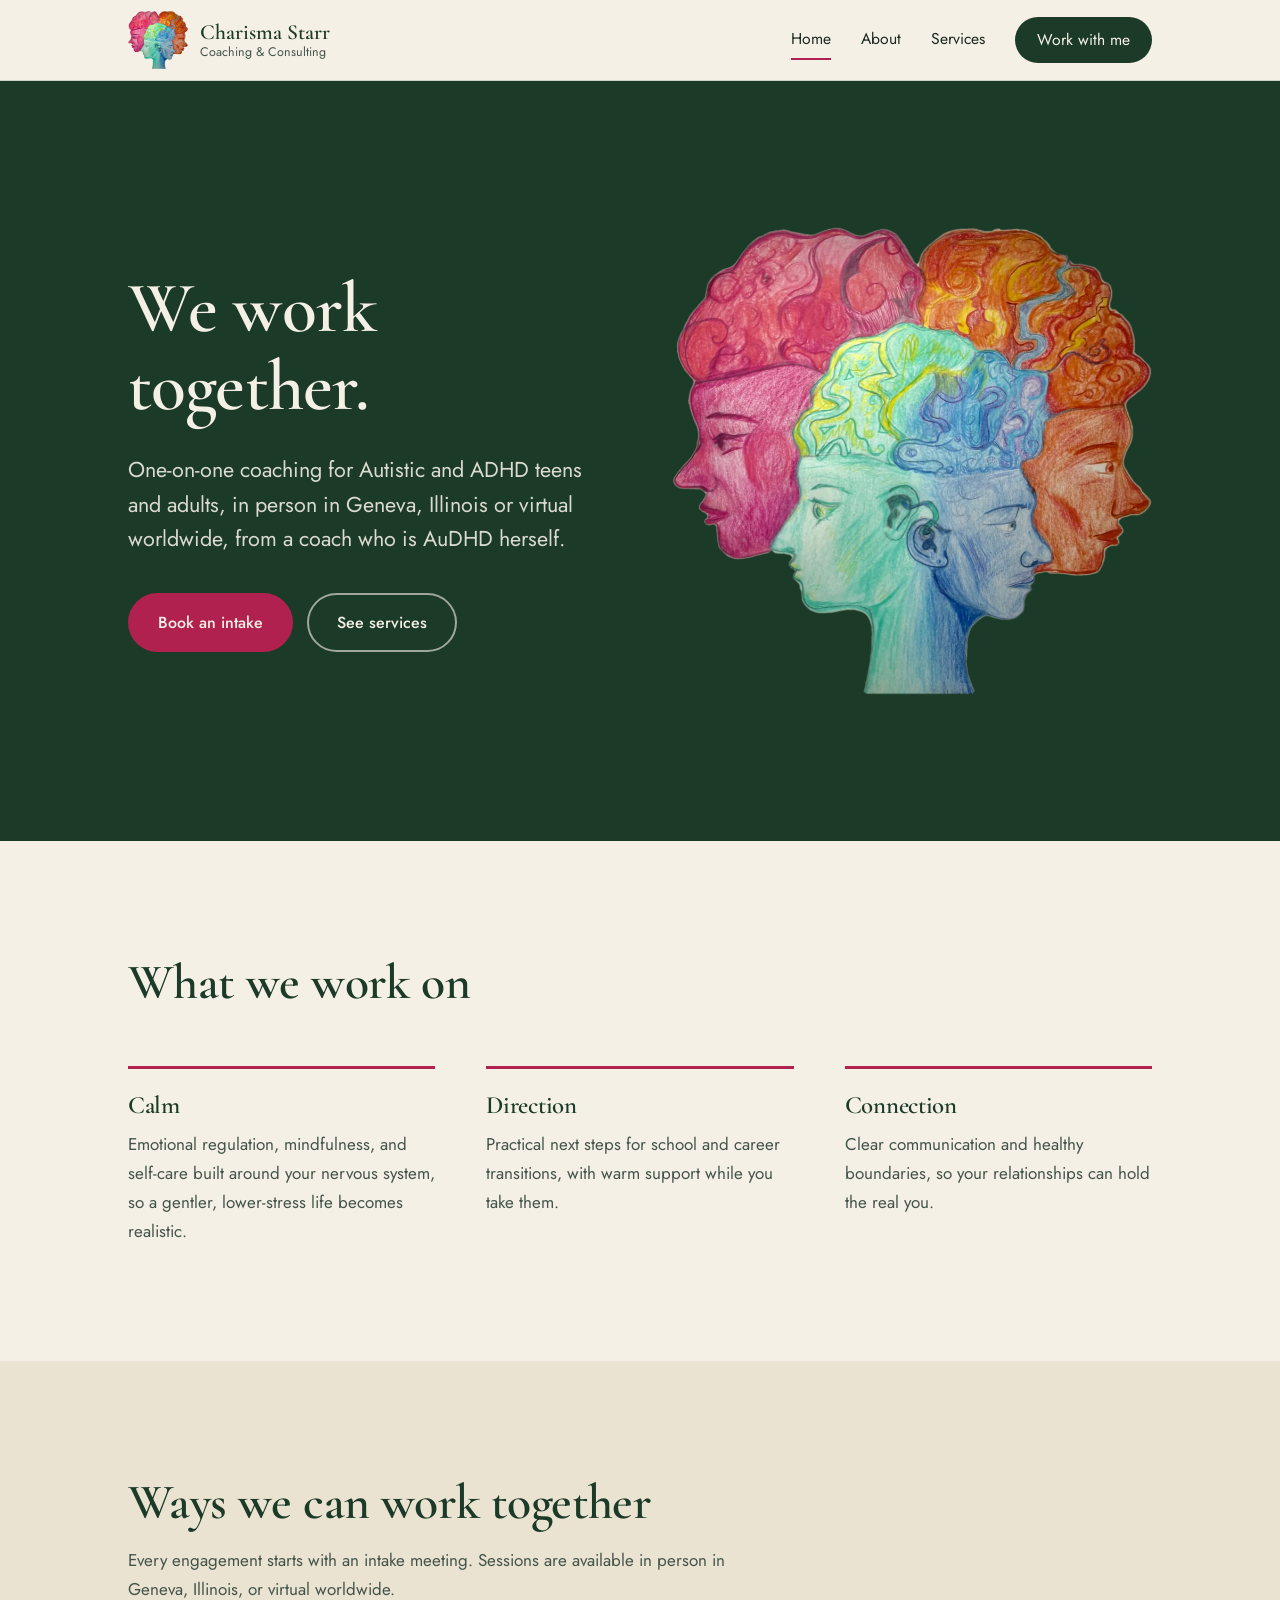
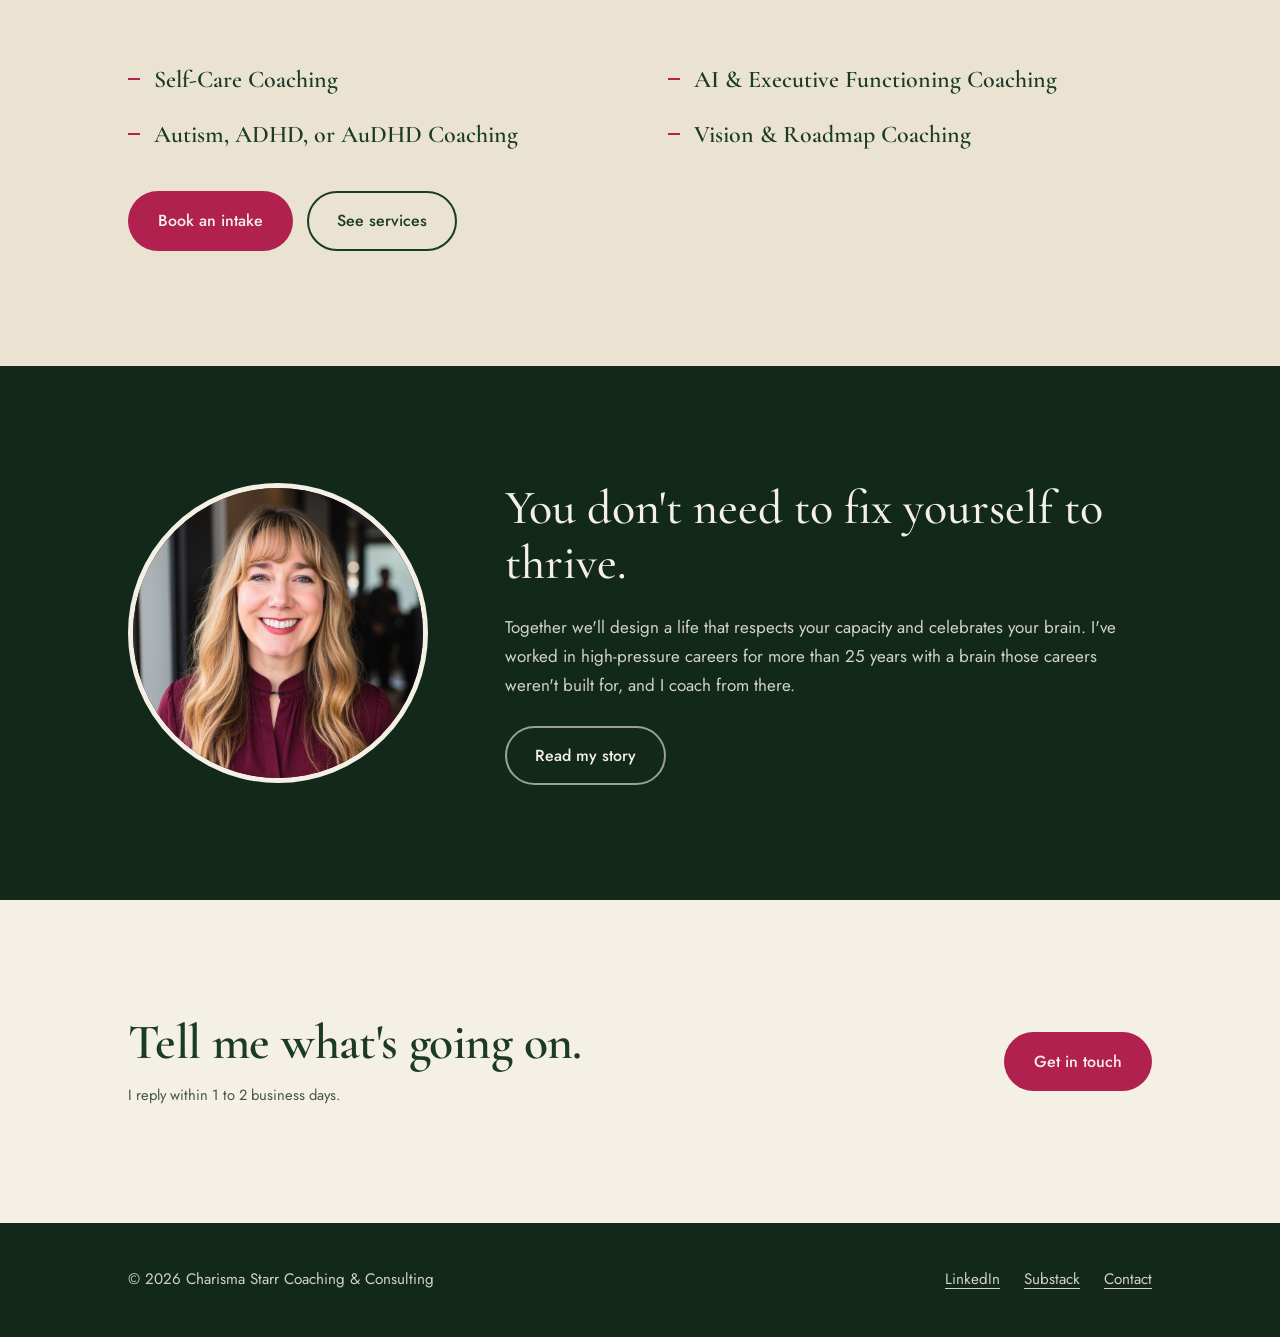
==== commit 33d0f123: "Add files via upload Update re home office" ====
--- a/index.html
+++ b/index.html
@@ -2,7 +2,7 @@
 <html lang="en">
 <head>
 <title>Charisma Starr Coaching &amp; Consulting | Coaching for neurodivergent teens and adults</title>
-<meta name="description" content="One-on-one virtual coaching for Autistic and ADHD teens and adults, from a coach who is AuDHD herself. Self-care, executive functioning, AI, identity, and life direction.">
+<meta name="description" content="One-on-one coaching for Autistic and ADHD teens and adults, in person in Geneva, Illinois or virtual worldwide, from a coach who is AuDHD herself. Self-care, executive functioning, AI, identity, and life direction.">
 <meta property="og:title" content="Charisma Starr Coaching &amp; Consulting">
 <meta charset="UTF-8">
 <meta name="viewport" content="width=device-width, initial-scale=1">
@@ -39,7 +39,7 @@
   <div class="wrap hero-grid">
     <div>
       <h1 id="hero-h">We work together.</h1>
-      <p class="lede">One-on-one virtual coaching for Autistic and ADHD teens and adults, from a coach who is AuDHD herself.</p>
+      <p class="lede">One-on-one coaching for Autistic and ADHD teens and adults, in person in Geneva, Illinois or virtual worldwide, from a coach who is AuDHD herself.</p>
       <div class="hero-actions">
         <a class="btn btn-primary" href="https://calendly.com/charismastarr/coaching-session" target="_blank" rel="noopener">Book an intake</a>
         <a class="btn btn-ghost" href="services.html">See services</a>
@@ -75,7 +75,7 @@
   <div class="wrap">
     <div class="section-head">
       <h2 id="services-h">Ways we can work together</h2>
-      <p>Every engagement starts with an intake meeting. All sessions are virtual and available worldwide.</p>
+      <p>Every engagement starts with an intake meeting. Sessions are available in person in Geneva, Illinois, or virtual worldwide.</p>
     </div>
     <ul class="checks names">
       <li>Self-Care Coaching</li>
